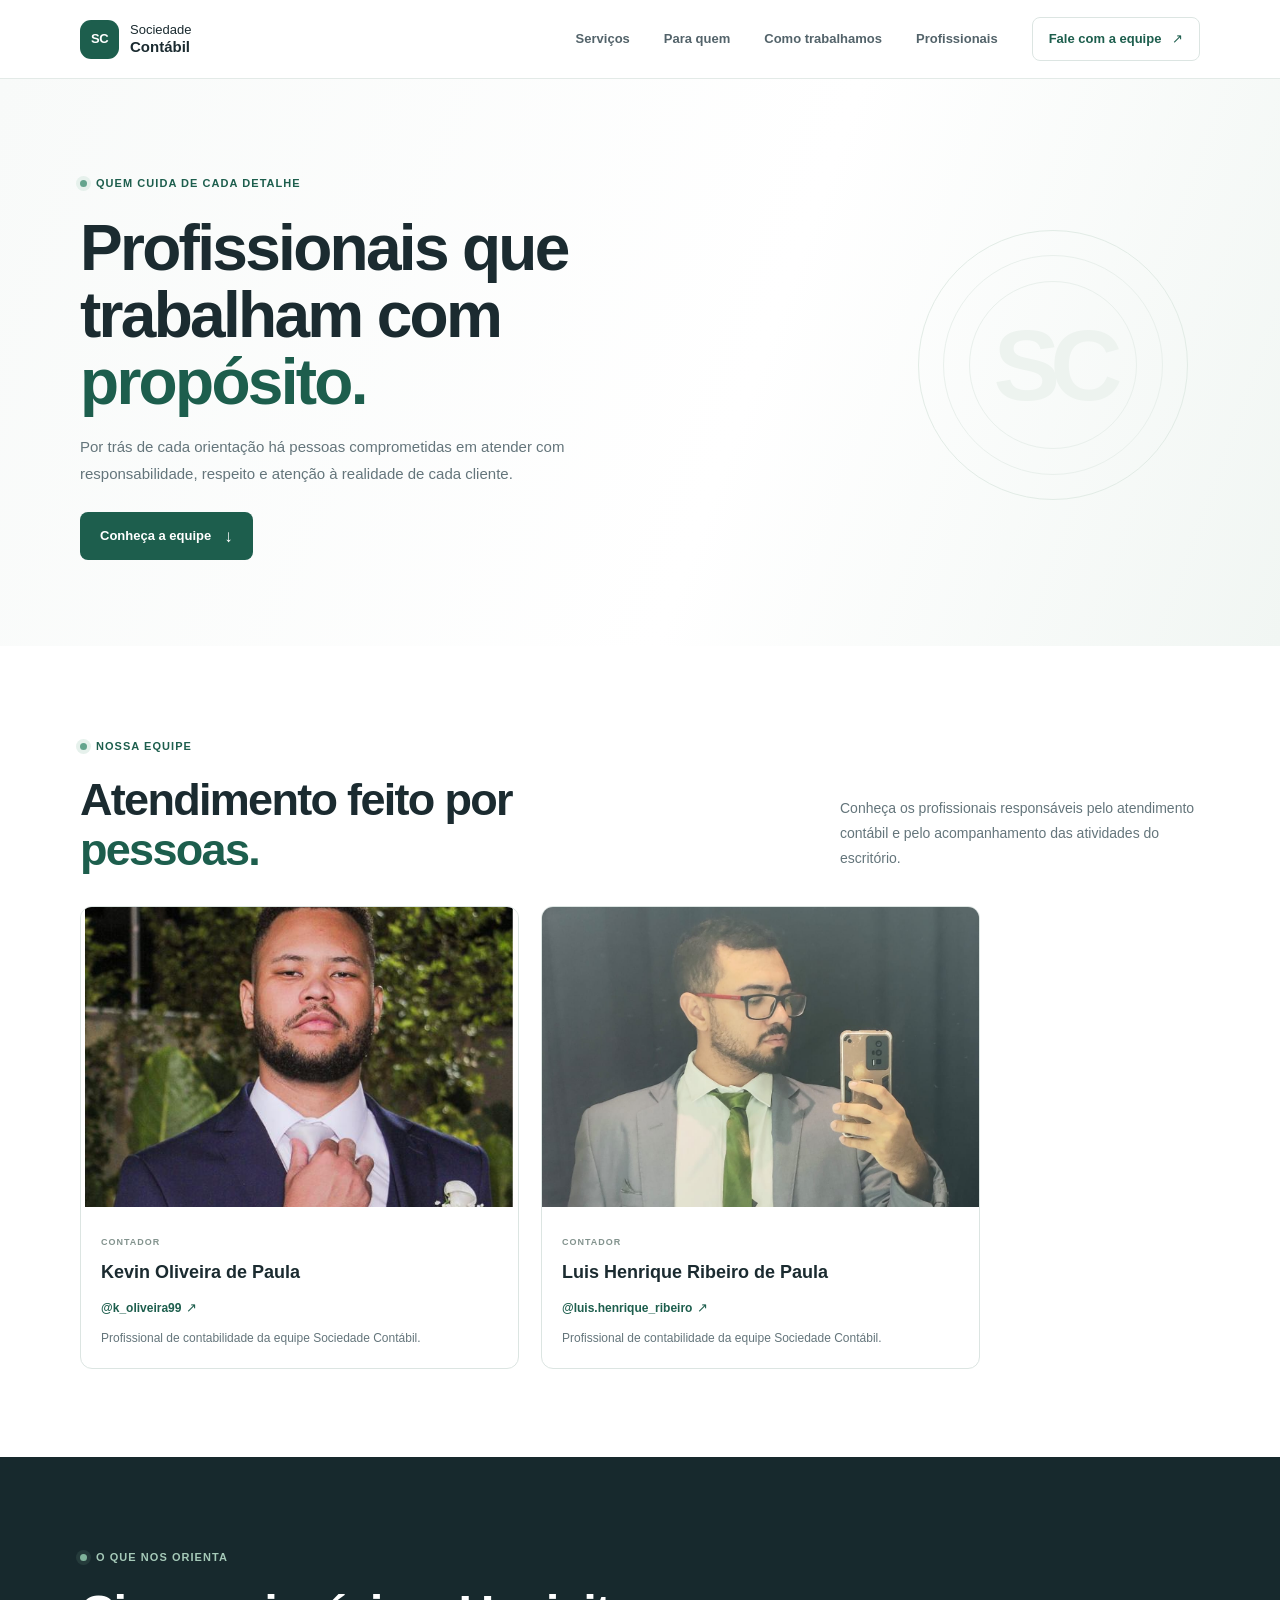
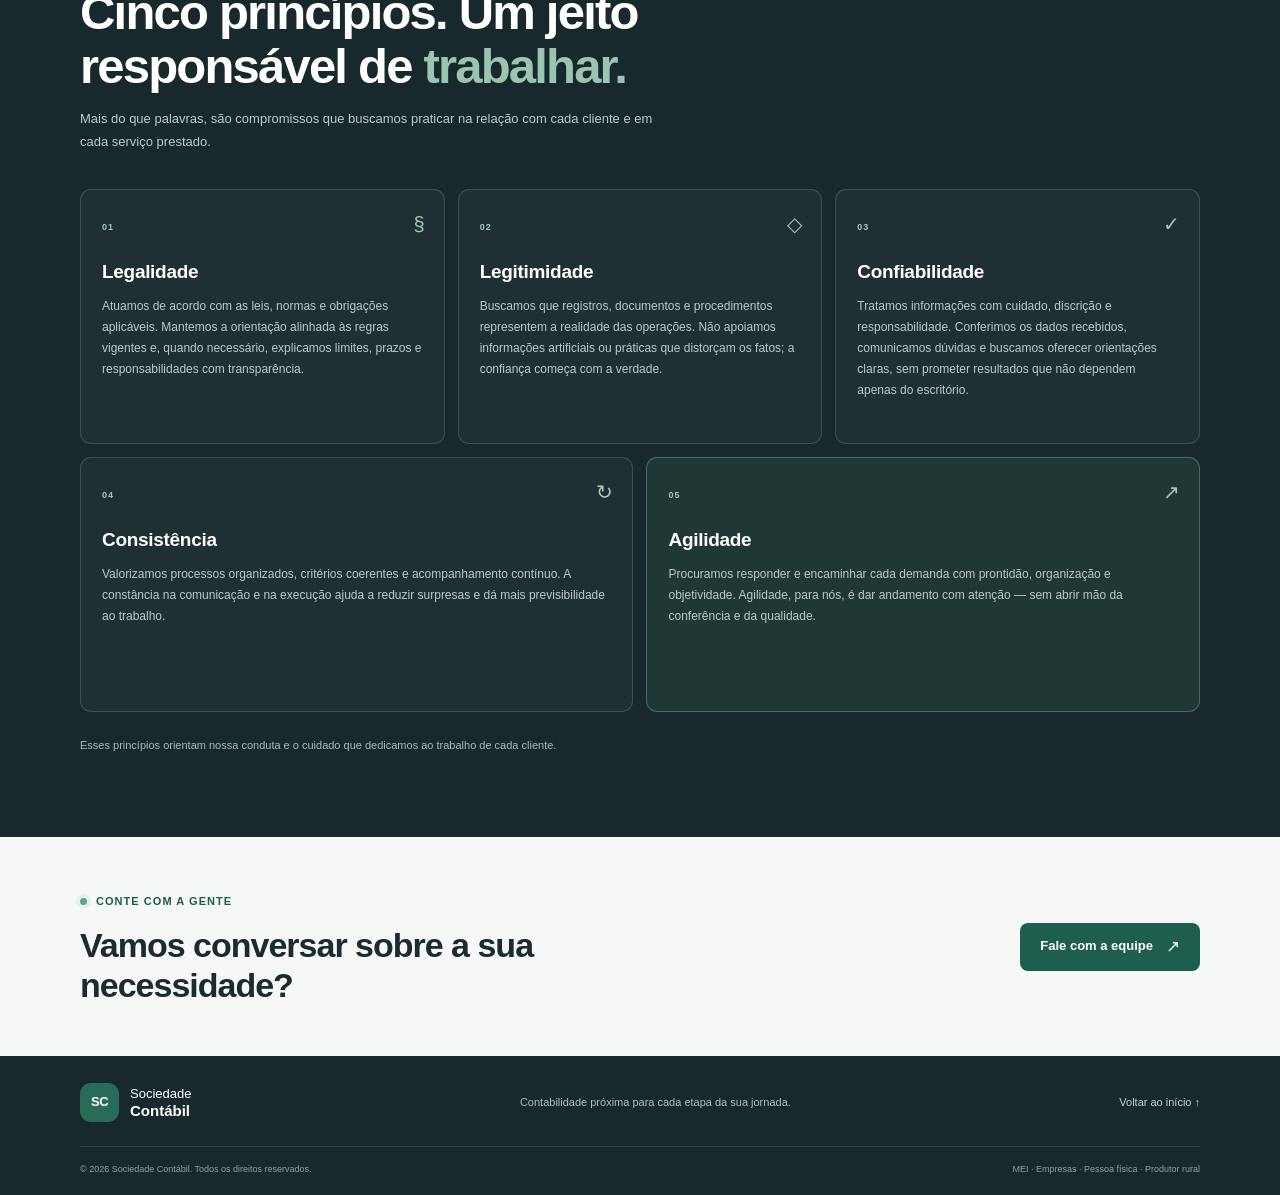
==== profissionais.html @ 2883ea66 "Publish site files" ====
<!doctype html>
<html lang="pt-BR">
<head>
  <meta charset="utf-8">
  <meta name="viewport" content="width=device-width, initial-scale=1">
  <meta name="theme-color" content="#17292d">
  <meta name="description" content="Conheça os profissionais e os princípios que orientam o trabalho da Sociedade Contábil.">
  <title>Profissionais | Sociedade Contábil</title>
  <link rel="stylesheet" href="styles.css">
  <script src="script.js" defer></script>
</head>
<body class="professionals-page" id="top">
  <header class="site-header">
    <div class="container header-inner">
      <a class="brand" href="index.html" aria-label="Sociedade Contábil — início">
        <span class="brand-mark" aria-hidden="true">SC</span>
        <span class="brand-name">Sociedade <strong>Contábil</strong></span>
      </a>
      <button class="menu-toggle" type="button" aria-label="Abrir menu" aria-expanded="false" aria-controls="main-nav">
        <span></span><span></span><span></span>
      </button>
      <nav class="main-nav" id="main-nav" aria-label="Navegação principal">
        <a href="index.html#servicos">Serviços</a>
        <a href="index.html#publico">Para quem</a>
        <a href="index.html#sobre">Como trabalhamos</a>
        <a href="profissionais.html" aria-current="page">Profissionais</a>
        <a class="nav-cta" href="index.html#contato">Fale com a equipe <span aria-hidden="true">↗</span></a>
      </nav>
    </div>
  </header>

  <main>
    <section class="professionals-hero">
      <div class="container professionals-hero-inner">
        <span class="eyebrow"><span class="eyebrow-dot"></span> Quem cuida de cada detalhe</span>
        <h1>Profissionais que trabalham com <span>propósito.</span></h1>
        <p>Por trás de cada orientação há pessoas comprometidas em atender com responsabilidade, respeito e atenção à realidade de cada cliente.</p>
        <a class="button button-primary" href="#equipe">Conheça a equipe <span aria-hidden="true">↓</span></a>
        <div class="professionals-hero-mark" aria-hidden="true"><span>SC</span></div>
      </div>
    </section>

    <section class="section team-section" id="equipe">
      <div class="container">
        <div class="section-heading team-heading">
          <div><span class="eyebrow"><span class="eyebrow-dot"></span> Nossa equipe</span><h2>Atendimento feito por <span>pessoas.</span></h2></div>
          <p>Conheça os profissionais responsáveis pelo atendimento contábil e pelo acompanhamento das atividades do escritório.</p>
        </div>
        <div class="team-grid" aria-label="Profissionais da Sociedade Contábil">
          <article class="team-card">
            <img class="team-photo" src="FOTO%20kEVIN.png" alt="Kevin Oliveira de Paula, contador">
            <div class="team-card-copy"><span class="team-role">CONTADOR</span><h3>Kevin Oliveira de Paula</h3><a class="team-social" href="https://www.instagram.com/k_oliveira99/" target="_blank" rel="noopener noreferrer">@k_oliveira99 <span aria-hidden="true">↗</span></a><p>Profissional de contabilidade da equipe Sociedade Contábil.</p></div>
          </article>
          <article class="team-card">
            <img class="team-photo" src="FOTO%20LUIS.jpeg" alt="Luis Henrique Ribeiro de Paula, contador">
            <div class="team-card-copy"><span class="team-role">CONTADOR</span><h3>Luis Henrique Ribeiro de Paula</h3><a class="team-social" href="https://www.instagram.com/luis.henrique_ribeiro/" target="_blank" rel="noopener noreferrer">@luis.henrique_ribeiro <span aria-hidden="true">↗</span></a><p>Profissional de contabilidade da equipe Sociedade Contábil.</p></div>
          </article>
        </div>
      </div>
    </section>

    <section class="principles-section section" id="principios">
      <div class="container">
        <div class="principles-heading">
          <span class="eyebrow eyebrow-light"><span class="eyebrow-dot"></span> O que nos orienta</span>
          <h2>Cinco princípios. Um jeito responsável de <span>trabalhar.</span></h2>
          <p>Mais do que palavras, são compromissos que buscamos praticar na relação com cada cliente e em cada serviço prestado.</p>
        </div>
        <div class="principles-grid">
          <article class="principle-card">
            <span class="principle-number">01</span><span class="principle-symbol" aria-hidden="true">§</span>
            <h3>Legalidade</h3>
            <p>Atuamos de acordo com as leis, normas e obrigações aplicáveis. Mantemos a orientação alinhada às regras vigentes e, quando necessário, explicamos limites, prazos e responsabilidades com transparência.</p>
          </article>
          <article class="principle-card">
            <span class="principle-number">02</span><span class="principle-symbol" aria-hidden="true">◇</span>
            <h3>Legitimidade</h3>
            <p>Buscamos que registros, documentos e procedimentos representem a realidade das operações. Não apoiamos informações artificiais ou práticas que distorçam os fatos; a confiança começa com a verdade.</p>
          </article>
          <article class="principle-card">
            <span class="principle-number">03</span><span class="principle-symbol" aria-hidden="true">✓</span>
            <h3>Confiabilidade</h3>
            <p>Tratamos informações com cuidado, discrição e responsabilidade. Conferimos os dados recebidos, comunicamos dúvidas e buscamos oferecer orientações claras, sem prometer resultados que não dependem apenas do escritório.</p>
          </article>
          <article class="principle-card">
            <span class="principle-number">04</span><span class="principle-symbol" aria-hidden="true">↻</span>
            <h3>Consistência</h3>
            <p>Valorizamos processos organizados, critérios coerentes e acompanhamento contínuo. A constância na comunicação e na execução ajuda a reduzir surpresas e dá mais previsibilidade ao trabalho.</p>
          </article>
          <article class="principle-card principle-card-featured">
            <span class="principle-number">05</span><span class="principle-symbol" aria-hidden="true">↗</span>
            <h3>Agilidade</h3>
            <p>Procuramos responder e encaminhar cada demanda com prontidão, organização e objetividade. Agilidade, para nós, é dar andamento com atenção — sem abrir mão da conferência e da qualidade.</p>
          </article>
        </div>
        <p class="principles-close">Esses princípios orientam nossa conduta e o cuidado que dedicamos ao trabalho de cada cliente.</p>
      </div>
    </section>

    <section class="professionals-contact">
      <div class="container professionals-contact-inner">
        <div><span class="eyebrow"><span class="eyebrow-dot"></span> Conte com a gente</span><h2>Vamos conversar sobre a sua necessidade?</h2></div>
        <a class="button button-primary" href="index.html#contato">Fale com a equipe <span aria-hidden="true">↗</span></a>
      </div>
    </section>
  </main>

  <footer class="site-footer">
    <div class="container footer-inner">
      <a class="brand footer-brand" href="index.html"><span class="brand-mark" aria-hidden="true">SC</span><span class="brand-name">Sociedade <strong>Contábil</strong></span></a>
      <p>Contabilidade próxima para cada etapa da sua jornada.</p>
      <a class="back-top" href="#top">Voltar ao início ↑</a>
    </div>
    <div class="container footer-bottom"><span>© <span id="current-year"></span> Sociedade Contábil. Todos os direitos reservados.</span><span>MEI · Empresas · Pessoa física · Produtor rural</span></div>
  </footer>
</body>
</html>
---- styles.css ----
:root {
  color-scheme: light;
  --ink: #1b2b30;
  --muted: #64757b;
  --green: #1d5e4d;
  --green-dark: #174b3e;
  --mint: #e7f2ed;
  --paper: #f3f6f5;
  --line: #dce5e2;
  --white: #fff;
  --navy: #17292d;
  --sand: #f4eddd;
  --blue: #e7eef1;
  font-family: Inter, "Segoe UI", Arial, sans-serif;
  font-synthesis: none;
  text-rendering: optimizeLegibility;
  -webkit-font-smoothing: antialiased;
  -moz-osx-font-smoothing: grayscale;
  scroll-behavior: smooth;
}

* { box-sizing: border-box; }
body { margin: 0; color: var(--ink); background: var(--white); line-height: 1.6; }
a { color: inherit; text-decoration: none; }
button, input, select, textarea { font: inherit; }
button, a, input, select, textarea { -webkit-tap-highlight-color: transparent; }
.container { width: min(1120px, calc(100% - 48px)); margin-inline: auto; }
.section { padding: 100px 0; }

.site-header { position: sticky; z-index: 20; top: 0; background: rgba(255,255,255,.96); border-bottom: 1px solid rgba(220,229,226,.8); backdrop-filter: blur(14px); }
.header-inner { min-height: 78px; display: flex; align-items: center; justify-content: space-between; gap: 30px; }
.brand { display: inline-flex; align-items: center; gap: 11px; flex-shrink: 0; }
.brand-mark { width: 39px; height: 39px; display: grid; place-items: center; border-radius: 11px; background: var(--green); color: var(--white); font-size: 13px; font-weight: 750; letter-spacing: -.5px; }
.brand-name { display: grid; font-size: 13px; line-height: 1.15; color: var(--ink); }
.brand-name strong { font-size: 15px; }
.main-nav { display: flex; align-items: center; gap: 34px; color: #53636a; font-size: 13px; font-weight: 600; }
.main-nav > a:not(.nav-cta):hover, .text-link:hover, .card-link:hover { color: var(--green); }
.nav-cta { padding: 11px 16px; border: 1px solid var(--line); border-radius: 8px; color: var(--green); transition: .2s ease; }
.nav-cta:hover { background: var(--green); border-color: var(--green); color: var(--white); }
.nav-cta span { padding-left: 7px; }
.menu-toggle { display: none; }

.hero { overflow: hidden; padding: 78px 0 90px; background: linear-gradient(110deg, #f8faf9 0%, #fff 58%, #f5f8f6 100%); }
.hero-grid { display: grid; grid-template-columns: 1.04fr .96fr; align-items: center; gap: 68px; }
.hero-copy { padding: 8px 0; }
.eyebrow { display: inline-flex; align-items: center; gap: 9px; color: var(--green); font-size: 11px; font-weight: 750; letter-spacing: 1.05px; text-transform: uppercase; }
.eyebrow-dot { width: 7px; height: 7px; border-radius: 50%; background: #64a48d; box-shadow: 0 0 0 4px #e6f1ec; }
h1, h2, h3, p { margin-top: 0; }
.hero h1 { max-width: 590px; margin: 20px 0 18px; font-size: clamp(42px, 5vw, 61px); line-height: 1.07; letter-spacing: -2.7px; font-weight: 700; }
.hero h1 span, .section-heading h2 span, .contact-copy h2 span { color: var(--green); }
.hero-text { max-width: 500px; margin-bottom: 27px; color: var(--muted); font-size: 16px; line-height: 1.8; }
.hero-actions { display: flex; align-items: center; gap: 25px; flex-wrap: wrap; }
.button { min-height: 48px; display: inline-flex; align-items: center; justify-content: center; gap: 13px; padding: 0 19px; border: 1px solid transparent; border-radius: 8px; font-size: 13px; font-weight: 700; cursor: pointer; transition: transform .18s ease, background .18s ease; }
.button:hover { transform: translateY(-2px); }
.button-primary { color: var(--white); background: var(--green); }
.button-primary:hover { background: var(--green-dark); }
.button span { font-size: 17px; }
.text-link { color: #566a70; font-size: 13px; font-weight: 650; }
.text-link span { padding-left: 5px; color: var(--green); }
.hero-proof { display: flex; align-items: center; gap: 10px; margin-top: 38px; color: #6a797e; font-size: 12px; }
.hero-proof p { margin: 0; }
.proof-icon { width: 22px; height: 22px; display: grid; place-items: center; flex: 0 0 22px; border-radius: 50%; color: var(--green); background: var(--mint); font-weight: 800; }

.hero-visual { position: relative; min-height: 420px; display: flex; flex-direction: column; align-items: center; justify-content: center; gap: 12px; }
.visual-glow { position: absolute; width: 380px; height: 380px; border-radius: 50%; background: radial-gradient(circle, #e3eee8 0%, rgba(231,241,236,.56) 45%, rgba(245,248,246,0) 72%); }
.accounting-card { position: relative; z-index: 1; width: min(100%, 418px); padding: 23px 24px 18px; border: 1px solid #e4eae7; border-radius: 14px; background: rgba(255,255,255,.96); box-shadow: 0 24px 65px rgba(27,51,43,.11); }
.card-topline { display: flex; align-items: center; justify-content: space-between; gap: 8px; padding-bottom: 18px; border-bottom: 1px solid #edf1ef; }
.mini-brand { display: inline-flex; align-items: center; gap: 7px; color: #67777b; font-size: 10px; font-weight: 600; }
.mini-mark { width: 23px; height: 23px; display: grid; place-items: center; border-radius: 7px; background: var(--green); color: white; font-size: 8px; font-weight: 800; }
.status-pill { display: inline-flex; align-items: center; gap: 5px; padding: 5px 8px; border-radius: 20px; color: #42735f; background: #eff7f2; font-size: 9px; white-space: nowrap; }
.status-pill span, .footer-dot { width: 6px; height: 6px; border-radius: 50%; background: #55a47c; }
.card-heading { display: flex; align-items: center; justify-content: space-between; padding: 21px 0 12px; }
.mini-label { color: #869398; font-size: 8px; font-weight: 750; letter-spacing: 1.15px; }
.card-heading h2 { max-width: 275px; margin: 5px 0 0; font-size: 20px; line-height: 1.25; letter-spacing: -.5px; }
.heading-icon { width: 36px; height: 36px; display: grid; place-items: center; border-radius: 11px; color: var(--green); background: #edf5f0; font-size: 19px; }
.service-preview { display: flex; align-items: center; gap: 11px; padding: 12px 0; border-top: 1px solid #f0f3f1; }
.preview-icon { width: 35px; height: 35px; display: grid; place-items: center; flex: 0 0 35px; border-radius: 10px; font-size: 9px; font-weight: 750; }
.preview-green { color: var(--green); background: #e7f2ed; }
.preview-sand { color: #9a7a3d; background: var(--sand); }
.preview-blue { color: #526d7a; background: var(--blue); }
.service-preview > div:nth-child(2) { display: grid; gap: 2px; }
.service-preview strong { font-size: 12px; }
.service-preview div span { color: #849196; font-size: 10px; }
.preview-arrow { margin-left: auto; color: #8fa19b; font-size: 14px; }
.card-footer { display: flex; align-items: center; gap: 7px; padding-top: 13px; border-top: 1px solid #edf1ef; color: #879398; font-size: 9px; }
.footer-spark { margin-left: auto; color: #8eae9d; font-size: 14px; }
.visual-caption { position: relative; align-self: flex-start; color: #a0aca8; font-size: 8px; font-weight: 700; letter-spacing: 1.2px; }

.audience-strip { border-block: 1px solid var(--line); background: var(--white); }
.audience-inner { min-height: 80px; display: flex; align-items: center; justify-content: space-between; gap: 18px; }
.audience-label { color: #8b999d; font-size: 11px; font-weight: 700; text-transform: uppercase; letter-spacing: .8px; }
.audience-item { display: inline-flex; align-items: center; gap: 7px; color: #4a5d62; font-size: 12px; font-weight: 650; white-space: nowrap; }
.audience-check { color: var(--green); font-size: 13px; font-weight: 800; }

.services-section { padding-top: 104px; padding-bottom: 108px; }
.section-heading { display: flex; align-items: end; justify-content: space-between; gap: 40px; margin-bottom: 37px; }
.section-heading h2, .contact-copy h2 { margin: 17px 0 0; font-size: clamp(34px, 4vw, 45px); line-height: 1.12; letter-spacing: -1.7px; }
.section-heading > p { max-width: 360px; margin: 0 0 4px; color: var(--muted); font-size: 14px; line-height: 1.8; }
.services-grid { display: grid; grid-template-columns: repeat(4, 1fr); gap: 15px; }
.service-card { min-height: 272px; padding: 22px 20px 20px; border: 1px solid var(--line); border-radius: 11px; background: white; transition: transform .2s ease, box-shadow .2s ease; }
.service-card:hover { transform: translateY(-4px); box-shadow: 0 16px 30px rgba(28,57,47,.08); }
.service-card-top { display: flex; align-items: center; justify-content: space-between; margin-bottom: 24px; }
.service-number { color: #869499; font-size: 9px; font-weight: 750; letter-spacing: .8px; }
.service-icon { width: 37px; height: 37px; display: grid; place-items: center; border-radius: 10px; color: var(--green); background: var(--mint); font-size: 17px; }
.icon-sand { color: #9c7d43; background: var(--sand); }
.icon-blue { color: #57717d; background: var(--blue); }
.icon-light { color: white; background: rgba(255,255,255,.15); }
.service-card h3 { margin: 0 0 10px; font-size: 16px; line-height: 1.35; letter-spacing: -.25px; }
.service-card p { margin-bottom: 15px; color: var(--muted); font-size: 12px; line-height: 1.65; }
.tag-list { display: flex; flex-wrap: wrap; gap: 5px; }
.tag-list span { padding: 4px 7px; border: 1px solid #e5ece8; border-radius: 20px; color: #61736f; font-size: 9px; }
.service-highlight { display: inline-flex; align-items: center; gap: 7px; color: var(--green); font-size: 11px; font-weight: 700; }
.highlight-dot { width: 6px; height: 6px; border-radius: 50%; background: #67a48b; }
.service-card-featured { border-color: var(--green); color: white; background: var(--green); }
.service-card-featured .service-number { color: #bdd4ca; }
.service-card-featured p { color: #d0dfd8; }
.card-link { display: inline-flex; align-items: center; gap: 8px; color: white; font-size: 11px; font-weight: 700; }
.card-link:hover { color: #d8eee4; }

.about-section { padding: 82px 0; overflow: hidden; color: white; background: var(--navy); }
.about-grid { display: grid; grid-template-columns: .9fr 1.1fr; align-items: center; gap: 90px; }
.about-art { position: relative; min-height: 330px; display: grid; place-items: center; }
.art-orbit { position: absolute; width: 290px; height: 290px; border: 1px solid rgba(185,218,201,.19); border-radius: 50%; }
.orbit-two { width: 215px; height: 215px; border-color: rgba(185,218,201,.28); }
.art-center { position: relative; width: 145px; height: 145px; display: flex; flex-direction: column; align-items: center; justify-content: center; gap: 12px; border: 1px solid rgba(185,218,201,.35); border-radius: 50%; background: rgba(54,91,75,.22); text-align: center; color: #c3d7cc; font-size: 8px; font-weight: 700; letter-spacing: 1px; line-height: 1.6; }
.art-mark { color: #fff; font-size: 30px; font-weight: 750; letter-spacing: -2px; }
.art-label { position: absolute; padding: 7px 11px; border: 1px solid rgba(196,221,207,.23); border-radius: 30px; color: #c0d3ca; background: #20363a; font-size: 8px; font-weight: 700; letter-spacing: 1px; }
.label-one { top: 33px; left: 50%; transform: translateX(-50%); }
.label-two { right: 0; top: 50%; transform: translateY(-50%); }
.label-three { bottom: 36px; left: 50%; transform: translateX(-50%); }
.eyebrow-light { color: #a5c9b8; }
.eyebrow-light .eyebrow-dot { background: #80b49b; box-shadow: 0 0 0 4px rgba(128,180,155,.13); }
.about-copy h2 { max-width: 560px; margin: 17px 0; font-size: clamp(34px, 4vw, 47px); line-height: 1.12; letter-spacing: -1.8px; }
.about-copy h2 span { color: #9ac5af; }
.about-copy p { max-width: 510px; margin-bottom: 25px; color: #bdc9c7; font-size: 14px; line-height: 1.8; }
.button-light { color: var(--navy); background: white; }
.button-light:hover { background: #e7f2ed; }

.contact-section { padding: 100px 0; background: #f5f8f6; }
.contact-grid { display: grid; grid-template-columns: 1fr .78fr; align-items: center; gap: 80px; }
.contact-copy { padding-top: 18px; }
.contact-copy h2 { max-width: 490px; }
.contact-copy > p { max-width: 440px; margin: 20px 0 25px; color: var(--muted); font-size: 14px; line-height: 1.8; }
.contact-assurance { display: flex; align-items: start; gap: 9px; color: #60736c; font-size: 12px; }
.contact-assurance span { color: var(--green); font-weight: 800; }
.social-contact-list { display: grid; gap: 12px; }
.social-contact-card { display: flex; align-items: center; gap: 15px; padding: 18px; border: 1px solid var(--line); border-radius: 11px; background: white; box-shadow: 0 12px 35px rgba(30,57,48,.04); transition: transform .18s ease, box-shadow .18s ease, border-color .18s ease; }
.social-contact-card:hover { transform: translateY(-3px); border-color: #b6d0c3; box-shadow: 0 16px 35px rgba(30,57,48,.09); }
.social-icon { width: 46px; height: 46px; display: grid; place-items: center; flex: 0 0 46px; border-radius: 12px; color: white; background: #238a61; }
.social-icon svg { width: 25px; height: 25px; }
.instagram-card .social-icon { background: linear-gradient(135deg, #7553c8, #d74779 58%, #f0a24b); }
.social-contact-text { display: grid; gap: 1px; }
.social-label { color: #83918f; font-size: 8px; font-weight: 750; letter-spacing: 1px; }
.social-contact-text strong { color: var(--ink); font-size: 17px; line-height: 1.35; }
.social-detail { color: #687a7e; font-size: 12px; }
.social-arrow { margin-left: auto; color: var(--green); font-size: 19px; }

.site-footer { padding: 27px 0 0; color: #d5e0dc; background: var(--navy); }
.footer-inner { display: flex; align-items: center; justify-content: space-between; gap: 20px; padding-bottom: 24px; }
.footer-brand .brand-name { color: white; }
.footer-brand .brand-mark { background: #286c57; }
.footer-inner > p { margin: 0; color: #aebebb; font-size: 11px; }
.back-top { color: #c5d3ce; font-size: 11px; }
.back-top:hover { color: white; }
.footer-bottom { display: flex; justify-content: space-between; gap: 18px; padding: 15px 0 18px; border-top: 1px solid rgba(219,232,225,.13); color: #91a29e; font-size: 9px; }

/* Página de profissionais e princípios */
.professionals-hero { position: relative; overflow: hidden; padding: 90px 0 86px; background: linear-gradient(110deg, #f8faf9 0%, #fff 58%, #f1f6f3 100%); }
.professionals-hero-inner { position: relative; }
.professionals-hero h1 { position: relative; z-index: 1; max-width: 720px; margin: 20px 0 17px; font-size: clamp(43px, 5.5vw, 64px); line-height: 1.05; letter-spacing: -2.7px; }
.professionals-hero h1 span { color: var(--green); }
.professionals-hero p { position: relative; z-index: 1; max-width: 560px; margin-bottom: 25px; color: var(--muted); font-size: 15px; line-height: 1.8; }
.professionals-hero .button { position: relative; z-index: 1; }
.professionals-hero-mark { position: absolute; top: 50%; right: 12px; width: 270px; height: 270px; display: grid; place-items: center; transform: translateY(-50%); border: 1px solid #e2ece6; border-radius: 50%; color: #edf3ef; font-size: 100px; font-weight: 750; letter-spacing: -10px; }
.professionals-hero-mark::before, .professionals-hero-mark::after { position: absolute; content: ""; border: 1px solid #e9f0ec; border-radius: 50%; }
.professionals-hero-mark::before { inset: 24px; }
.professionals-hero-mark::after { inset: 50px; }
.team-section { padding-top: 86px; padding-bottom: 88px; }
.team-heading { margin-bottom: 30px; }
.team-heading h2 { max-width: 540px; }
.team-grid { display: grid; grid-template-columns: repeat(2, minmax(0, 1fr)); gap: 22px; max-width: 900px; }
.team-card { overflow: hidden; border: 1px solid var(--line); border-radius: 12px; background: white; }
.team-photo-placeholder { position: relative; min-height: 230px; display: grid; place-items: center; overflow: hidden; background: linear-gradient(145deg, #edf4f0, #e5eeea); }
.team-photo { width: 100%; height: 300px; display: block; object-fit: cover; object-position: center 18%; background: #edf4f0; }
.team-photo-placeholder::before, .team-photo-placeholder::after { position: absolute; width: 190px; height: 190px; content: ""; border: 1px solid rgba(29,94,77,.12); border-radius: 50%; }
.team-photo-placeholder::after { width: 135px; height: 135px; }
.placeholder-initials { position: relative; z-index: 1; width: 82px; height: 82px; display: grid; place-items: center; border: 1px solid rgba(29,94,77,.15); border-radius: 50%; color: #75a28f; background: rgba(255,255,255,.55); font-size: 29px; font-weight: 500; }
.photo-caption { position: absolute; right: 13px; bottom: 12px; color: #7d9690; font-size: 8px; font-weight: 750; letter-spacing: 1px; }
.team-card-copy { padding: 20px; }
.team-role { color: #83938e; font-size: 9px; font-weight: 750; letter-spacing: 1px; }
.team-card-copy h3 { margin: 6px 0 7px; font-size: 18px; }
.team-social { display: inline-flex; align-items: center; gap: 5px; margin-bottom: 9px; color: var(--green); font-size: 12px; font-weight: 650; }
.team-social:hover { color: var(--green-dark); text-decoration: underline; }
.team-social span { font-size: 13px; }
.team-card-copy p { margin: 0; color: var(--muted); font-size: 12px; line-height: 1.7; }
.team-note { margin: 16px 0 0; color: #879398; font-size: 10px; }
.principles-section { padding-top: 86px; padding-bottom: 82px; color: white; background: var(--navy); }
.principles-heading { max-width: 670px; margin-bottom: 36px; }
.principles-heading h2 { margin: 17px 0 13px; font-size: clamp(35px, 4.5vw, 49px); line-height: 1.1; letter-spacing: -1.8px; }
.principles-heading h2 span { color: #9ac5af; }
.principles-heading > p { max-width: 590px; margin: 0; color: #bdc9c7; font-size: 13px; line-height: 1.8; }
.principles-grid { display: grid; grid-template-columns: repeat(6, 1fr); gap: 13px; }
.principle-card { position: relative; grid-column: span 2; min-height: 255px; padding: 22px 21px; border: 1px solid rgba(196,221,207,.18); border-radius: 11px; background: rgba(255,255,255,.035); }
.principle-card:nth-child(4), .principle-card:nth-child(5) { grid-column: span 3; }
.principle-number { color: #a4c8b7; font-size: 9px; font-weight: 750; letter-spacing: 1px; }
.principle-symbol { position: absolute; top: 18px; right: 19px; color: #a4c8b7; font-size: 20px; }
.principle-card h3 { margin: 19px 0 9px; font-size: 19px; letter-spacing: -.3px; }
.principle-card p { margin: 0; color: #bdc9c7; font-size: 12px; line-height: 1.75; }
.principle-card-featured { border-color: rgba(154,197,175,.35); background: rgba(75,126,101,.18); }
.principles-close { margin: 25px 0 0; color: #a9bbb4; font-size: 11px; }
.professionals-contact { padding: 50px 0; background: #f5f8f6; }
.professionals-contact-inner { display: flex; align-items: center; justify-content: space-between; gap: 25px; }
.professionals-contact h2 { max-width: 550px; margin: 12px 0 0; font-size: clamp(25px, 3vw, 34px); line-height: 1.2; letter-spacing: -1px; }

@media (max-width: 980px) {
  .hero-grid { gap: 35px; }
  .hero h1 { font-size: clamp(40px, 5.3vw, 54px); }
  .main-nav { gap: 20px; }
  .services-grid { grid-template-columns: repeat(2, 1fr); }
  .service-card { min-height: 245px; }
  .audience-inner { justify-content: flex-start; flex-wrap: wrap; padding-block: 18px; }
  .audience-label { width: 100%; }
  .about-grid { gap: 50px; }
  .contact-grid { gap: 50px; }
  .professionals-hero-mark { right: 0; width: 210px; height: 210px; font-size: 78px; }
  .principle-card { min-height: 275px; }
}
@media (max-width: 700px) {
  .container { width: min(100% - 36px, 520px); }
  .section { padding: 72px 0; }
  .header-inner { min-height: 68px; }
  .menu-toggle { width: 40px; height: 40px; display: flex; flex-direction: column; align-items: center; justify-content: center; gap: 5px; border: 1px solid var(--line); border-radius: 8px; background: white; cursor: pointer; }
  .menu-toggle span { width: 17px; height: 2px; border-radius: 2px; background: var(--ink); transition: transform .2s ease; }
  .menu-toggle[aria-expanded="true"] span:first-child { transform: translateY(7px) rotate(45deg); }
  .menu-toggle[aria-expanded="true"] span:nth-child(2) { opacity: 0; }
  .menu-toggle[aria-expanded="true"] span:last-child { transform: translateY(-7px) rotate(-45deg); }
  .main-nav { position: absolute; top: 68px; right: 0; left: 0; display: none; align-items: stretch; gap: 0; padding: 10px 18px 17px; border-bottom: 1px solid var(--line); background: white; box-shadow: 0 14px 20px rgba(27,51,43,.06); }
  .main-nav.is-open { display: flex; flex-direction: column; }
  .main-nav > a:not(.nav-cta) { padding: 12px 4px; border-bottom: 1px solid #eef2f0; }
  .nav-cta { margin-top: 11px; text-align: center; }
  .hero { padding: 61px 0 67px; }
  .hero-grid { grid-template-columns: 1fr; gap: 30px; }
  .hero h1 { max-width: 550px; margin-top: 17px; font-size: clamp(40px, 11vw, 55px); letter-spacing: -2.1px; }
  .hero-text { font-size: 14px; }
  .hero-proof { margin-top: 27px; }
  .hero-visual { min-height: auto; margin: 0 -7px; }
  .accounting-card { width: min(100%, 410px); padding-inline: 18px; }
  .visual-caption { margin-left: 4px; font-size: 7px; }
  .audience-inner { gap: 12px 17px; }
  .audience-item { font-size: 11px; }
  .services-section { padding-top: 72px; }
  .section-heading { align-items: start; flex-direction: column; gap: 15px; margin-bottom: 25px; }
  .section-heading h2, .contact-copy h2 { font-size: 37px; }
  .section-heading > p { font-size: 13px; }
  .services-grid { grid-template-columns: 1fr; gap: 11px; }
  .service-card { min-height: auto; padding: 20px; }
  .service-card-top { margin-bottom: 15px; }
  .service-card p { max-width: 410px; }
  .about-section { padding: 65px 0 72px; }
  .about-grid { grid-template-columns: 1fr; gap: 24px; }
  .about-art { min-height: 260px; }
  .art-orbit { width: 240px; height: 240px; }
  .orbit-two { width: 180px; height: 180px; }
  .art-center { width: 125px; height: 125px; }
  .label-one { top: 11px; }
  .label-three { bottom: 13px; }
  .label-two { right: max(0px, calc((100% - 340px) / 2)); }
  .about-copy h2 { font-size: 37px; }
  .about-copy p { font-size: 13px; }
  .contact-section { padding: 72px 0; }
  .contact-grid { grid-template-columns: 1fr; gap: 25px; }
  .contact-copy { padding-top: 0; }
  .contact-copy > p { font-size: 13px; }
  .social-contact-list { gap: 10px; }
  .social-contact-card { padding: 15px; }
  .professionals-hero { padding: 67px 0 62px; }
  .professionals-hero h1 { max-width: 540px; font-size: clamp(40px, 10.5vw, 54px); letter-spacing: -2px; }
  .professionals-hero p { max-width: 470px; font-size: 14px; }
  .professionals-hero-mark { top: 12px; right: -40px; width: 150px; height: 150px; transform: none; font-size: 56px; opacity: .65; }
  .professionals-hero-mark::before { inset: 14px; }
  .professionals-hero-mark::after { inset: 29px; }
  .team-section { padding-top: 68px; padding-bottom: 68px; }
  .team-grid { grid-template-columns: 1fr; gap: 12px; }
  .team-photo { height: 300px; }
  .team-photo-placeholder { min-height: 210px; }
  .team-card-copy { padding: 17px; }
  .principles-section { padding-top: 68px; padding-bottom: 65px; }
  .principles-heading h2 { font-size: 37px; }
  .principles-grid { grid-template-columns: 1fr; gap: 10px; }
  .principle-card, .principle-card:nth-child(4), .principle-card:nth-child(5) { grid-column: auto; min-height: auto; padding: 20px; }
  .principle-card h3 { margin-top: 15px; }
  .professionals-contact { padding: 38px 0; }
  .professionals-contact-inner { align-items: flex-start; flex-direction: column; }
  .professionals-contact h2 { font-size: 29px; }
  .footer-inner { align-items: flex-start; flex-wrap: wrap; }
  .footer-inner > p { order: 3; width: 100%; }
  .footer-bottom { flex-direction: column; gap: 5px; }
}
@media (max-width: 380px) {
  .hero h1 { font-size: 38px; }
  .hero-actions { align-items: flex-start; flex-direction: column; gap: 15px; }
  .hero-visual { min-height: auto; }
  .card-topline { align-items: flex-start; flex-direction: column; }
  .audience-inner { gap: 10px 13px; }
}
@media (prefers-reduced-motion: reduce) {
  *, *::before, *::after { scroll-behavior: auto !important; transition-duration: .01ms !important; animation-duration: .01ms !important; animation-iteration-count: 1 !important; }
}
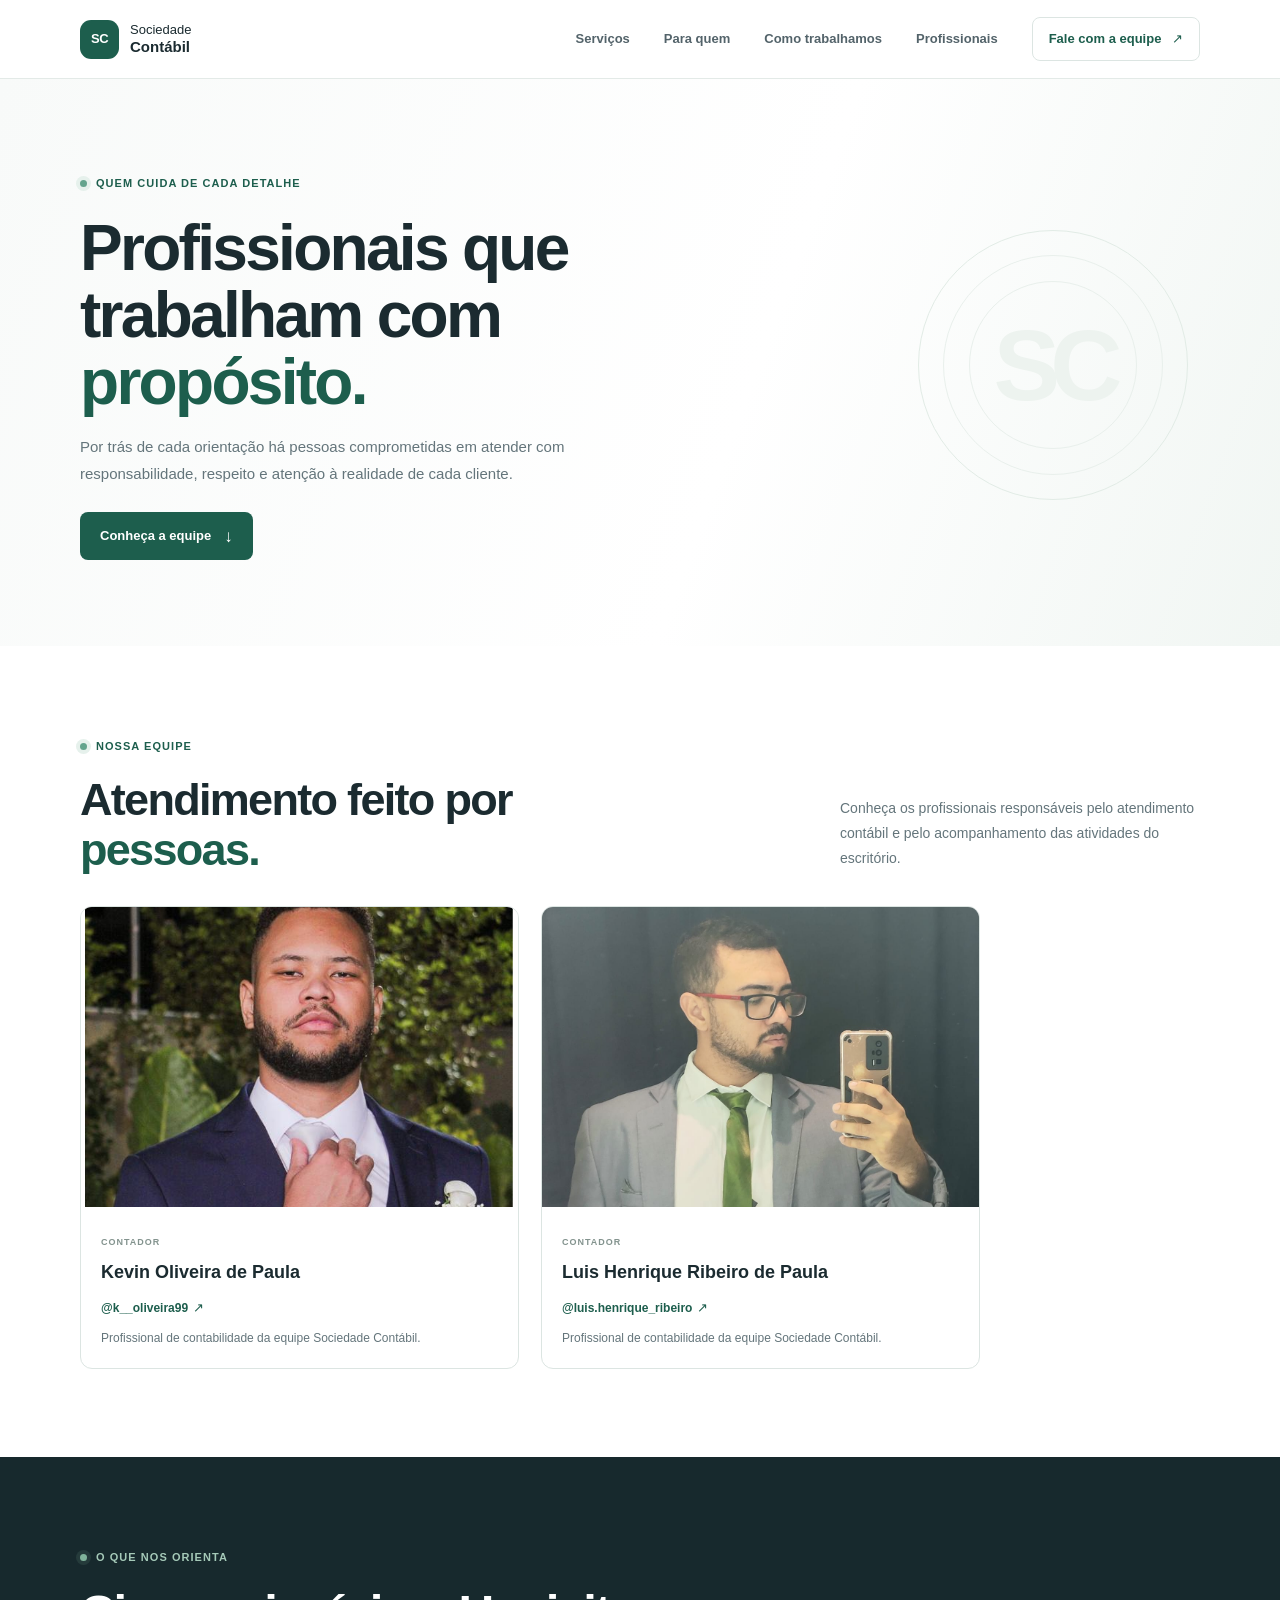
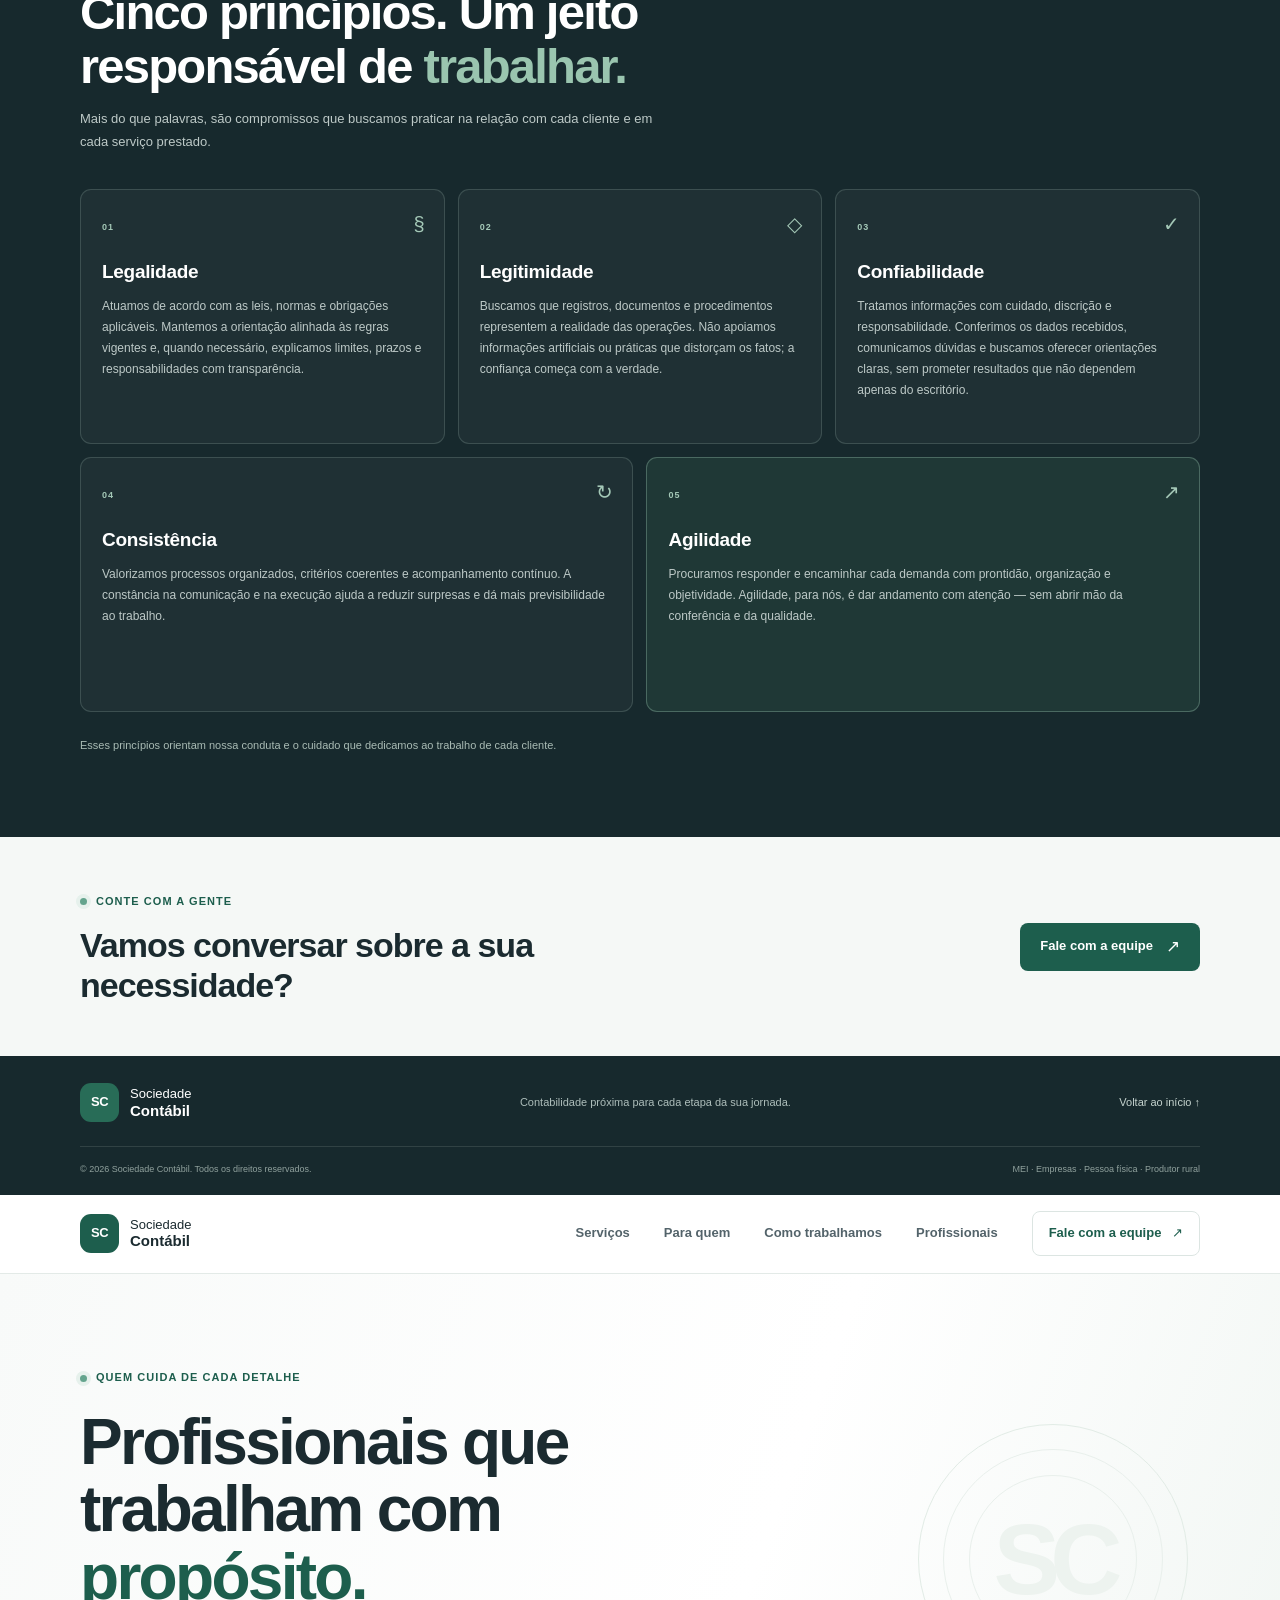
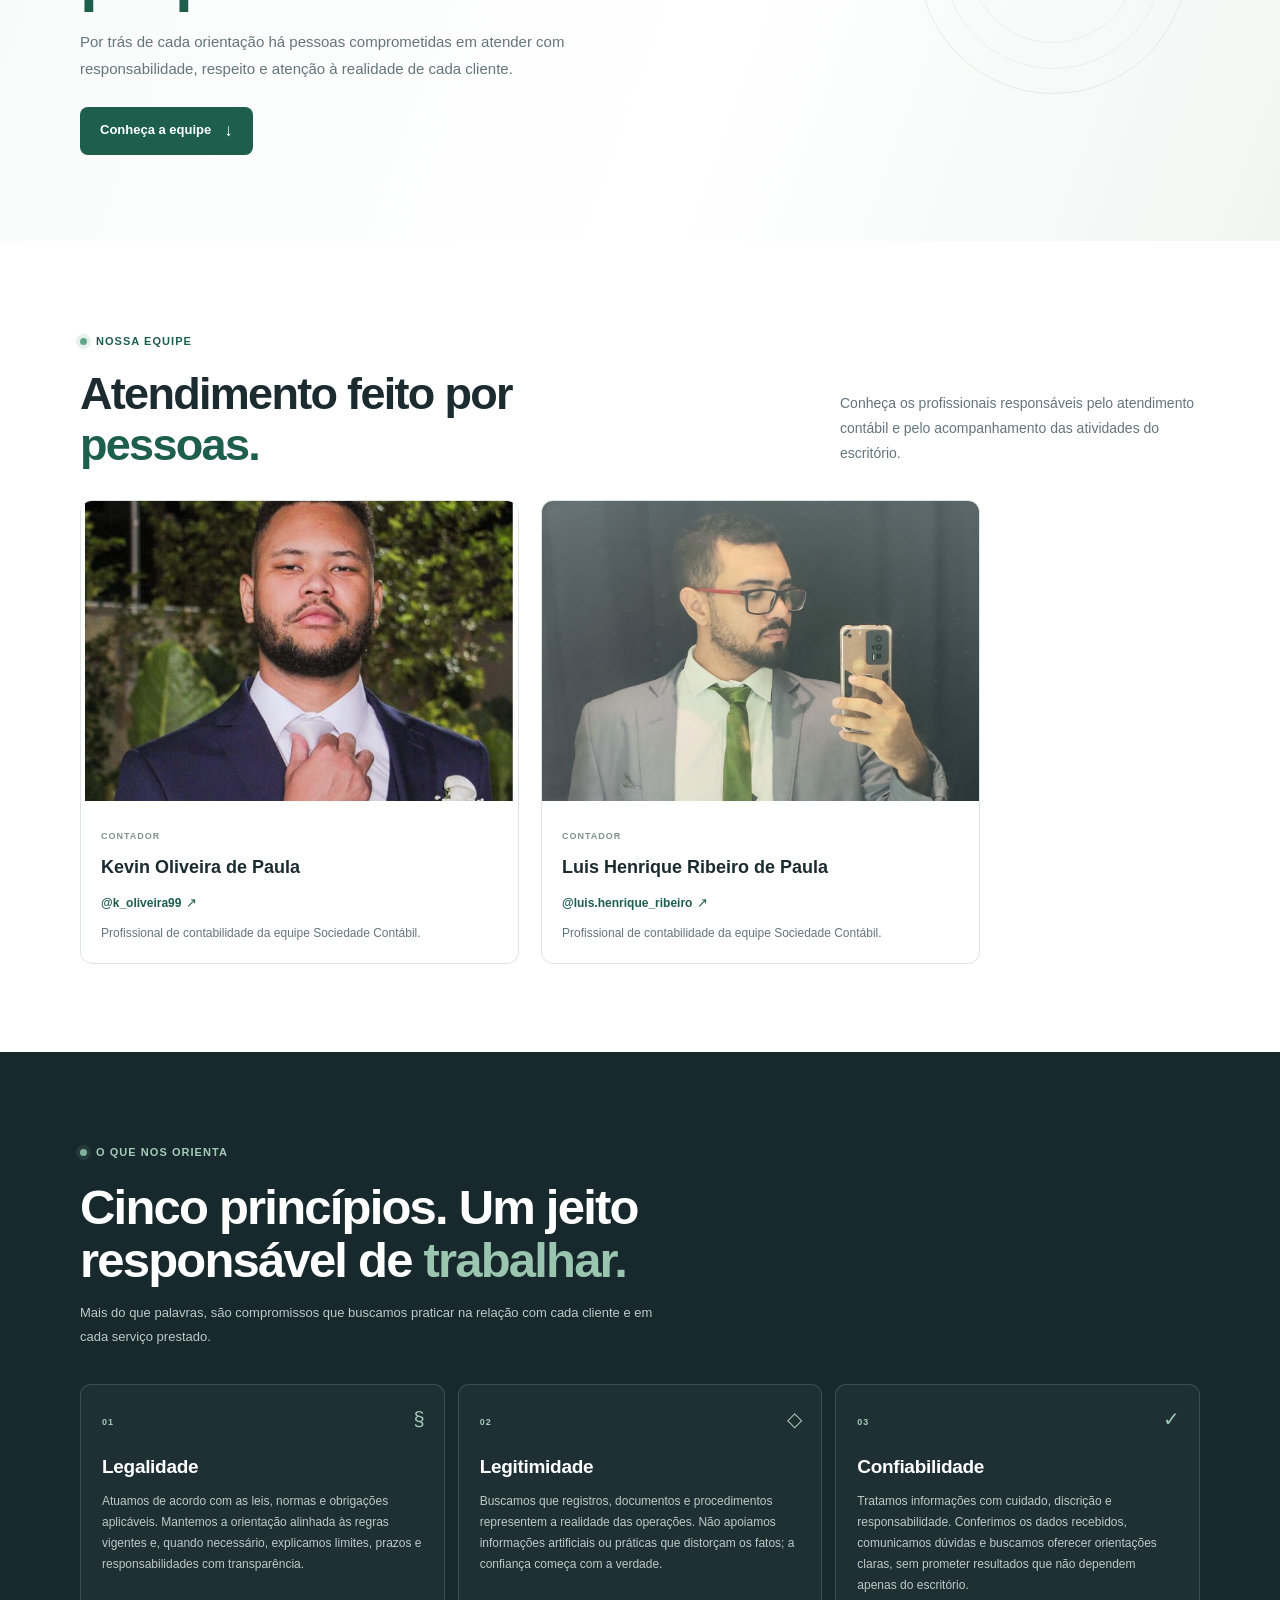
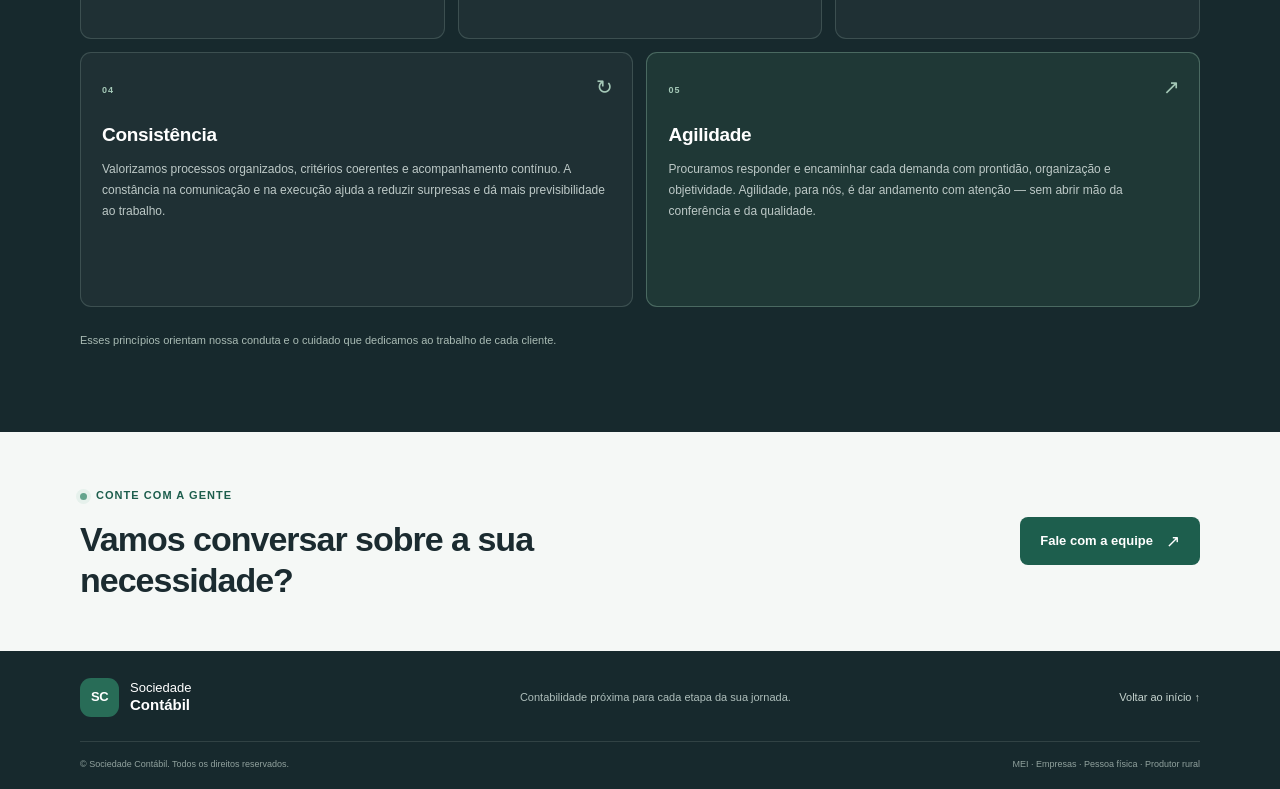
==== commit e805a835: "Update Kevin Instagram" ====
--- a/profissionais.html
+++ b/profissionais.html
@@ -49,7 +49,7 @@
         <div class="team-grid" aria-label="Profissionais da Sociedade Contábil">
           <article class="team-card">
             <img class="team-photo" src="FOTO%20kEVIN.png" alt="Kevin Oliveira de Paula, contador">
-            <div class="team-card-copy"><span class="team-role">CONTADOR</span><h3>Kevin Oliveira de Paula</h3><a class="team-social" href="https://www.instagram.com/k_oliveira99/" target="_blank" rel="noopener noreferrer">@k_oliveira99 <span aria-hidden="true">↗</span></a><p>Profissional de contabilidade da equipe Sociedade Contábil.</p></div>
+            <div class="team-card-copy"><span class="team-role">CONTADOR</span><h3>Kevin Oliveira de Paula</h3><a class="team-social" href="https://www.instagram.com/k__oliveira99/" target="_blank" rel="noopener noreferrer">@k__oliveira99 <span aria-hidden="true">↗</span></a><p>Profissional de contabilidade da equipe Sociedade Contábil.</p></div>
           </article>
           <article class="team-card">
             <img class="team-photo" src="FOTO%20LUIS.jpeg" alt="Luis Henrique Ribeiro de Paula, contador">
@@ -114,4 +114,120 @@
     <div class="container footer-bottom"><span>© <span id="current-year"></span> Sociedade Contábil. Todos os direitos reservados.</span><span>MEI · Empresas · Pessoa física · Produtor rural</span></div>
   </footer>
 </body>
+</html><!doctype html>
+<html lang="pt-BR">
+<head>
+  <meta charset="utf-8">
+  <meta name="viewport" content="width=device-width, initial-scale=1">
+  <meta name="theme-color" content="#17292d">
+  <meta name="description" content="Conheça os profissionais e os princípios que orientam o trabalho da Sociedade Contábil.">
+  <title>Profissionais | Sociedade Contábil</title>
+  <link rel="stylesheet" href="styles.css">
+  <script src="script.js" defer></script>
+</head>
+<body class="professionals-page" id="top">
+  <header class="site-header">
+    <div class="container header-inner">
+      <a class="brand" href="index.html" aria-label="Sociedade Contábil — início">
+        <span class="brand-mark" aria-hidden="true">SC</span>
+        <span class="brand-name">Sociedade <strong>Contábil</strong></span>
+      </a>
+      <button class="menu-toggle" type="button" aria-label="Abrir menu" aria-expanded="false" aria-controls="main-nav">
+        <span></span><span></span><span></span>
+      </button>
+      <nav class="main-nav" id="main-nav" aria-label="Navegação principal">
+        <a href="index.html#servicos">Serviços</a>
+        <a href="index.html#publico">Para quem</a>
+        <a href="index.html#sobre">Como trabalhamos</a>
+        <a href="profissionais.html" aria-current="page">Profissionais</a>
+        <a class="nav-cta" href="index.html#contato">Fale com a equipe <span aria-hidden="true">↗</span></a>
+      </nav>
+    </div>
+  </header>
+
+  <main>
+    <section class="professionals-hero">
+      <div class="container professionals-hero-inner">
+        <span class="eyebrow"><span class="eyebrow-dot"></span> Quem cuida de cada detalhe</span>
+        <h1>Profissionais que trabalham com <span>propósito.</span></h1>
+        <p>Por trás de cada orientação há pessoas comprometidas em atender com responsabilidade, respeito e atenção à realidade de cada cliente.</p>
+        <a class="button button-primary" href="#equipe">Conheça a equipe <span aria-hidden="true">↓</span></a>
+        <div class="professionals-hero-mark" aria-hidden="true"><span>SC</span></div>
+      </div>
+    </section>
+
+    <section class="section team-section" id="equipe">
+      <div class="container">
+        <div class="section-heading team-heading">
+          <div><span class="eyebrow"><span class="eyebrow-dot"></span> Nossa equipe</span><h2>Atendimento feito por <span>pessoas.</span></h2></div>
+          <p>Conheça os profissionais responsáveis pelo atendimento contábil e pelo acompanhamento das atividades do escritório.</p>
+        </div>
+        <div class="team-grid" aria-label="Profissionais da Sociedade Contábil">
+          <article class="team-card">
+            <img class="team-photo" src="FOTO%20kEVIN.png" alt="Kevin Oliveira de Paula, contador">
+            <div class="team-card-copy"><span class="team-role">CONTADOR</span><h3>Kevin Oliveira de Paula</h3><a class="team-social" href="https://www.instagram.com/k_oliveira99/" target="_blank" rel="noopener noreferrer">@k_oliveira99 <span aria-hidden="true">↗</span></a><p>Profissional de contabilidade da equipe Sociedade Contábil.</p></div>
+          </article>
+          <article class="team-card">
+            <img class="team-photo" src="FOTO%20LUIS.jpeg" alt="Luis Henrique Ribeiro de Paula, contador">
+            <div class="team-card-copy"><span class="team-role">CONTADOR</span><h3>Luis Henrique Ribeiro de Paula</h3><a class="team-social" href="https://www.instagram.com/luis.henrique_ribeiro/" target="_blank" rel="noopener noreferrer">@luis.henrique_ribeiro <span aria-hidden="true">↗</span></a><p>Profissional de contabilidade da equipe Sociedade Contábil.</p></div>
+          </article>
+        </div>
+      </div>
+    </section>
+
+    <section class="principles-section section" id="principios">
+      <div class="container">
+        <div class="principles-heading">
+          <span class="eyebrow eyebrow-light"><span class="eyebrow-dot"></span> O que nos orienta</span>
+          <h2>Cinco princípios. Um jeito responsável de <span>trabalhar.</span></h2>
+          <p>Mais do que palavras, são compromissos que buscamos praticar na relação com cada cliente e em cada serviço prestado.</p>
+        </div>
+        <div class="principles-grid">
+          <article class="principle-card">
+            <span class="principle-number">01</span><span class="principle-symbol" aria-hidden="true">§</span>
+            <h3>Legalidade</h3>
+            <p>Atuamos de acordo com as leis, normas e obrigações aplicáveis. Mantemos a orientação alinhada às regras vigentes e, quando necessário, explicamos limites, prazos e responsabilidades com transparência.</p>
+          </article>
+          <article class="principle-card">
+            <span class="principle-number">02</span><span class="principle-symbol" aria-hidden="true">◇</span>
+            <h3>Legitimidade</h3>
+            <p>Buscamos que registros, documentos e procedimentos representem a realidade das operações. Não apoiamos informações artificiais ou práticas que distorçam os fatos; a confiança começa com a verdade.</p>
+          </article>
+          <article class="principle-card">
+            <span class="principle-number">03</span><span class="principle-symbol" aria-hidden="true">✓</span>
+            <h3>Confiabilidade</h3>
+            <p>Tratamos informações com cuidado, discrição e responsabilidade. Conferimos os dados recebidos, comunicamos dúvidas e buscamos oferecer orientações claras, sem prometer resultados que não dependem apenas do escritório.</p>
+          </article>
+          <article class="principle-card">
+            <span class="principle-number">04</span><span class="principle-symbol" aria-hidden="true">↻</span>
+            <h3>Consistência</h3>
+            <p>Valorizamos processos organizados, critérios coerentes e acompanhamento contínuo. A constância na comunicação e na execução ajuda a reduzir surpresas e dá mais previsibilidade ao trabalho.</p>
+          </article>
+          <article class="principle-card principle-card-featured">
+            <span class="principle-number">05</span><span class="principle-symbol" aria-hidden="true">↗</span>
+            <h3>Agilidade</h3>
+            <p>Procuramos responder e encaminhar cada demanda com prontidão, organização e objetividade. Agilidade, para nós, é dar andamento com atenção — sem abrir mão da conferência e da qualidade.</p>
+          </article>
+        </div>
+        <p class="principles-close">Esses princípios orientam nossa conduta e o cuidado que dedicamos ao trabalho de cada cliente.</p>
+      </div>
+    </section>
+
+    <section class="professionals-contact">
+      <div class="container professionals-contact-inner">
+        <div><span class="eyebrow"><span class="eyebrow-dot"></span> Conte com a gente</span><h2>Vamos conversar sobre a sua necessidade?</h2></div>
+        <a class="button button-primary" href="index.html#contato">Fale com a equipe <span aria-hidden="true">↗</span></a>
+      </div>
+    </section>
+  </main>
+
+  <footer class="site-footer">
+    <div class="container footer-inner">
+      <a class="brand footer-brand" href="index.html"><span class="brand-mark" aria-hidden="true">SC</span><span class="brand-name">Sociedade <strong>Contábil</strong></span></a>
+      <p>Contabilidade próxima para cada etapa da sua jornada.</p>
+      <a class="back-top" href="#top">Voltar ao início ↑</a>
+    </div>
+    <div class="container footer-bottom"><span>© <span id="current-year"></span> Sociedade Contábil. Todos os direitos reservados.</span><span>MEI · Empresas · Pessoa física · Produtor rural</span></div>
+  </footer>
+</body>
 </html>
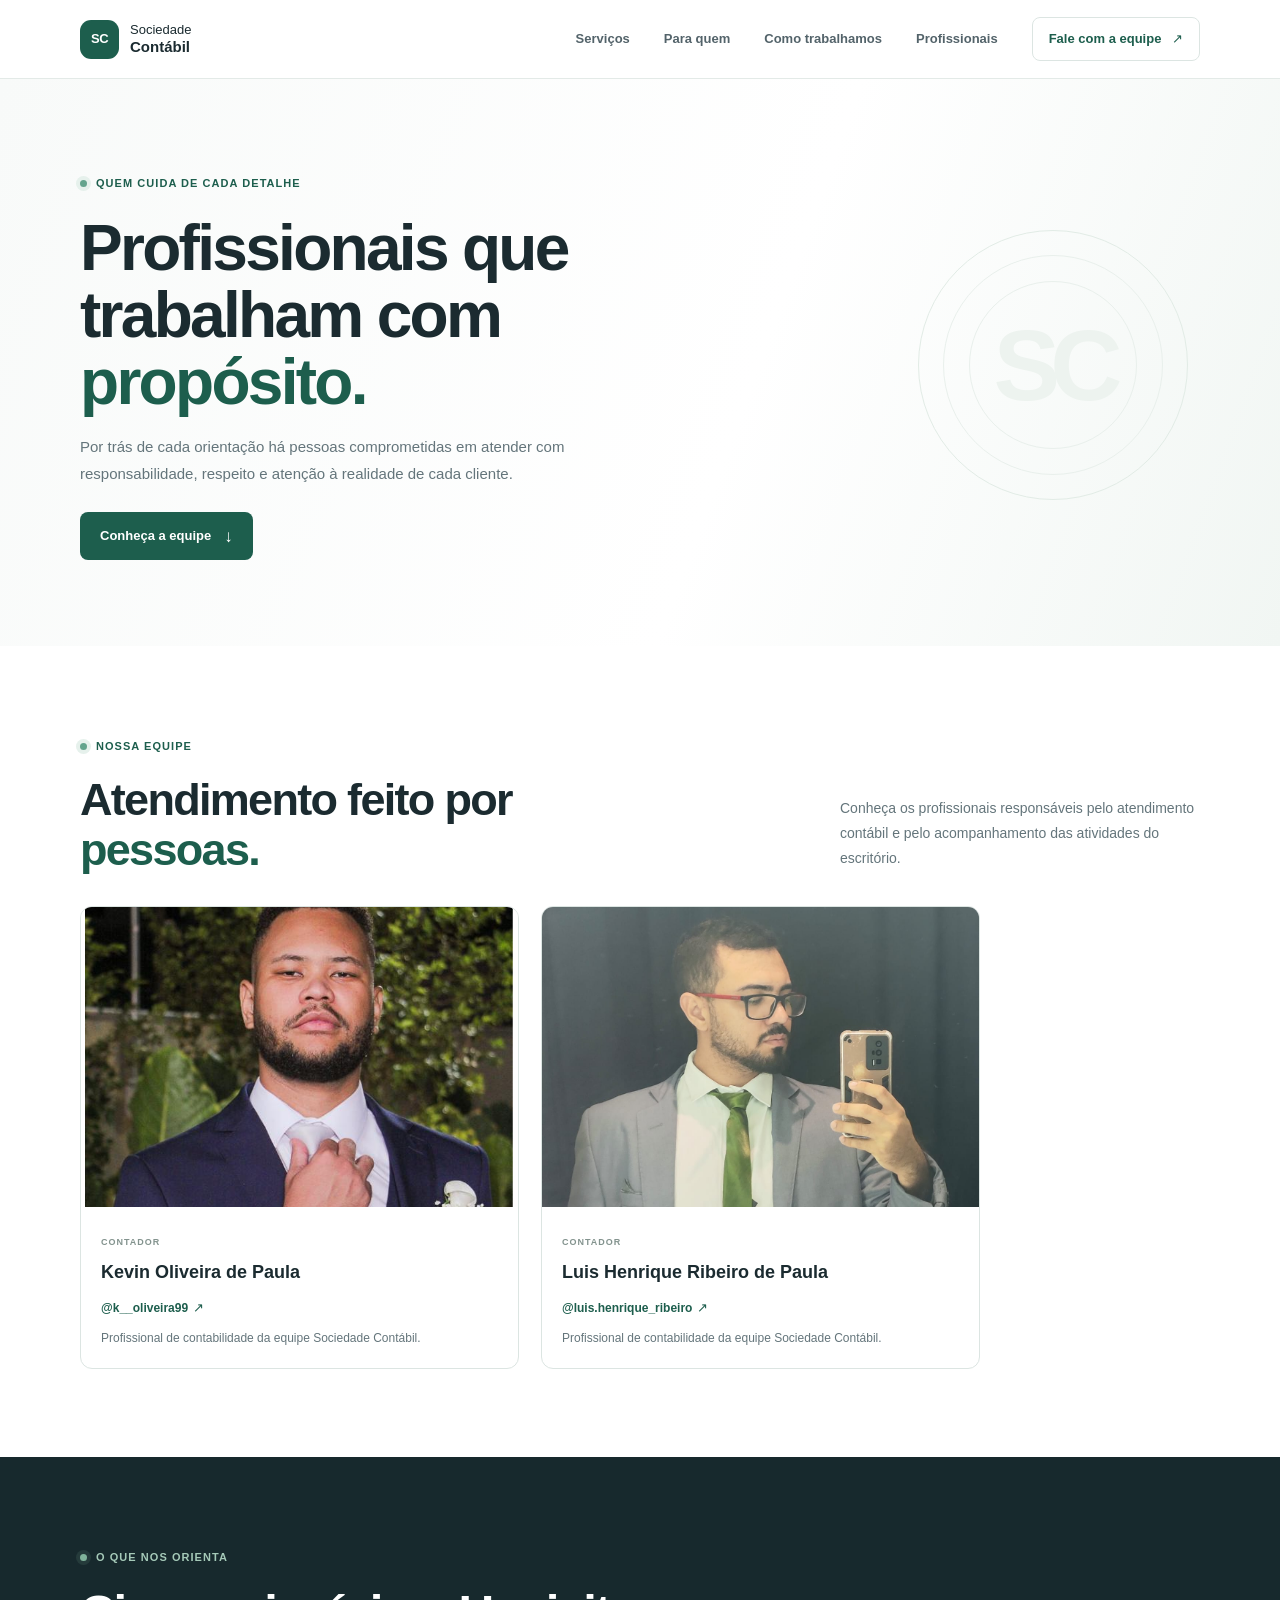
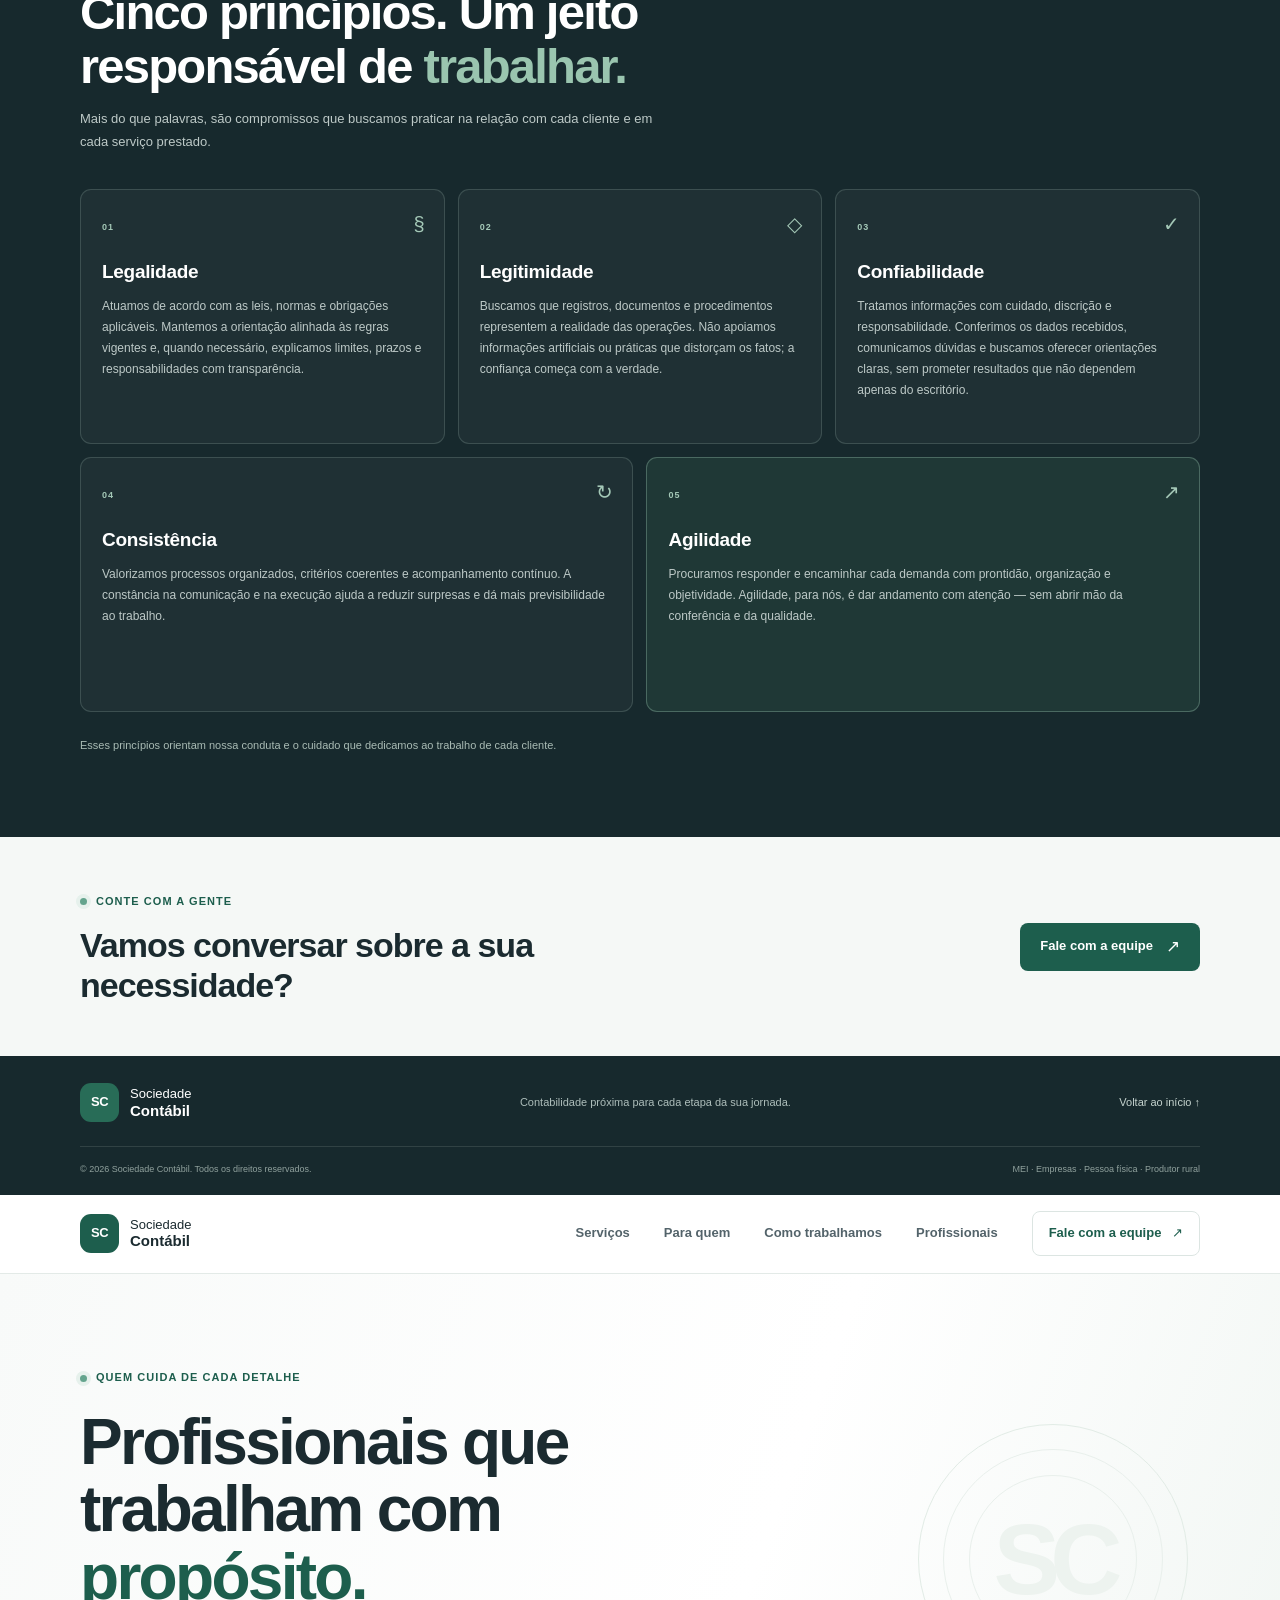
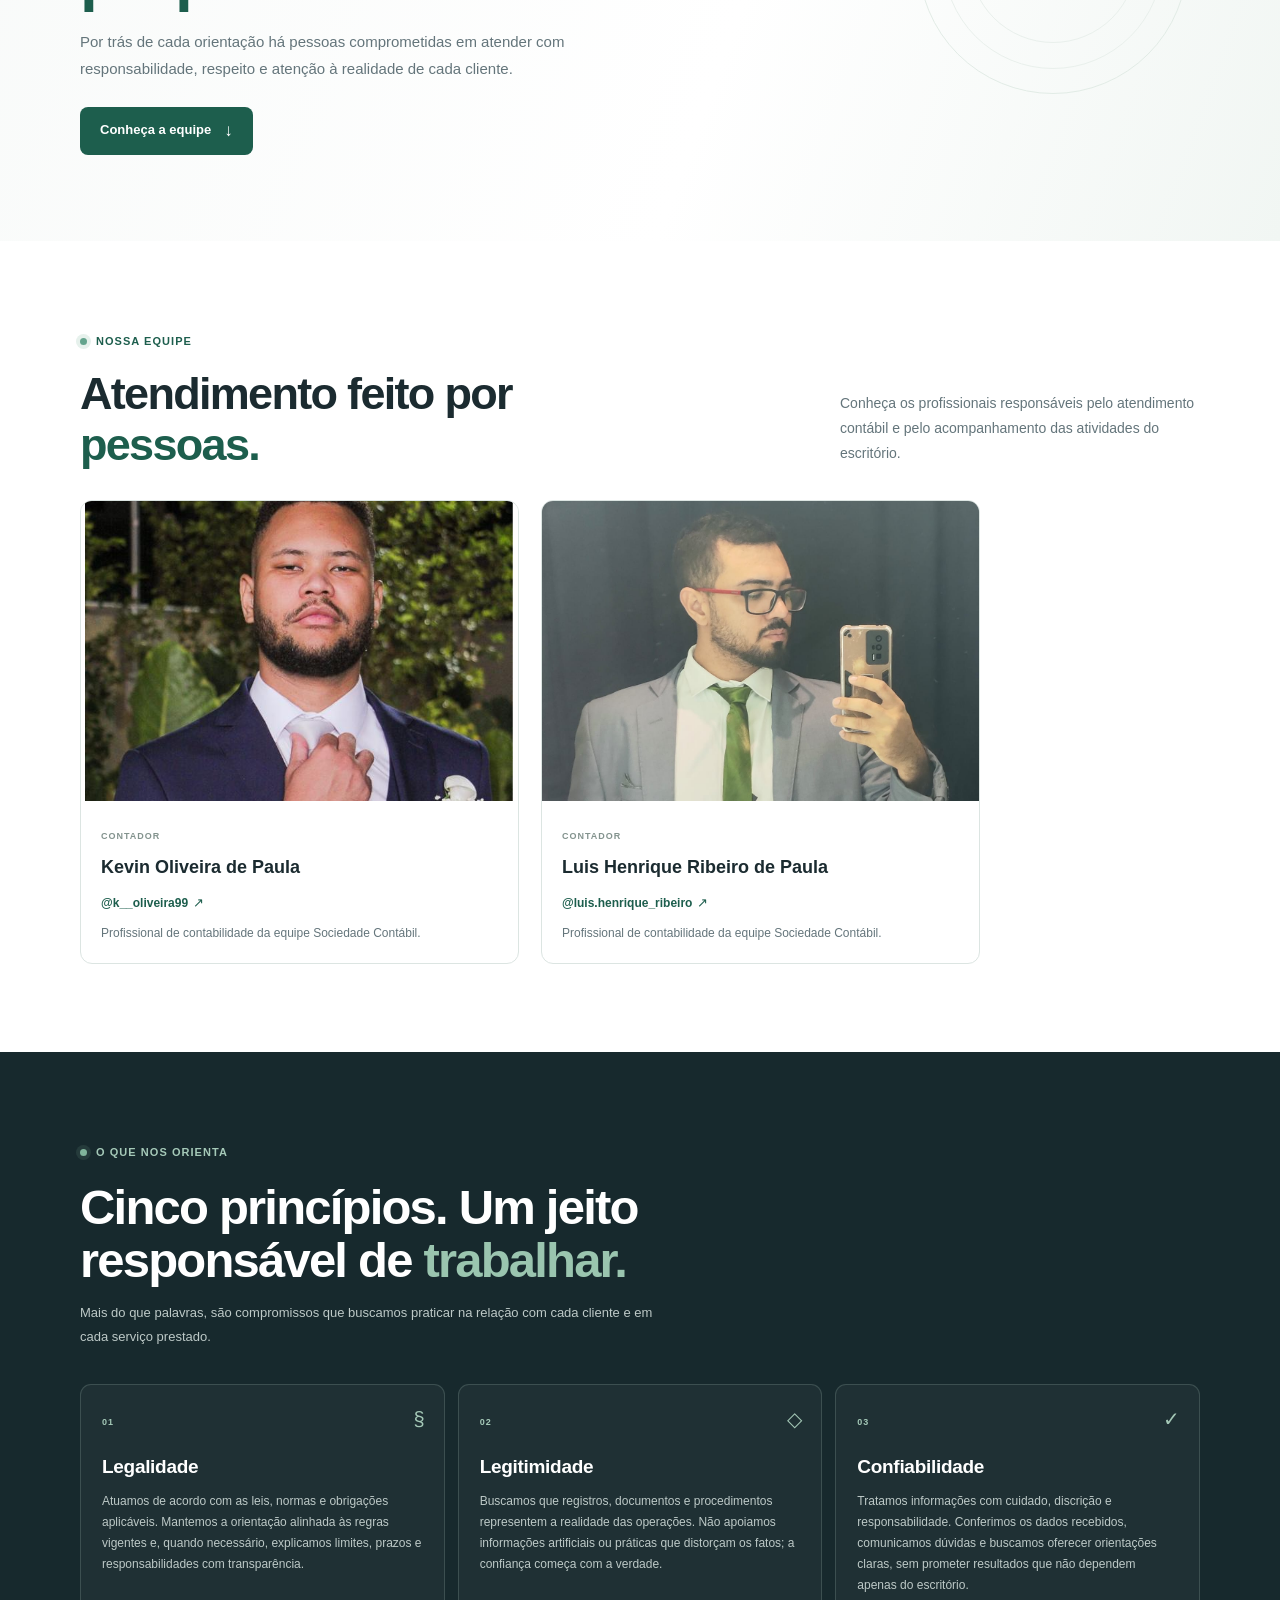
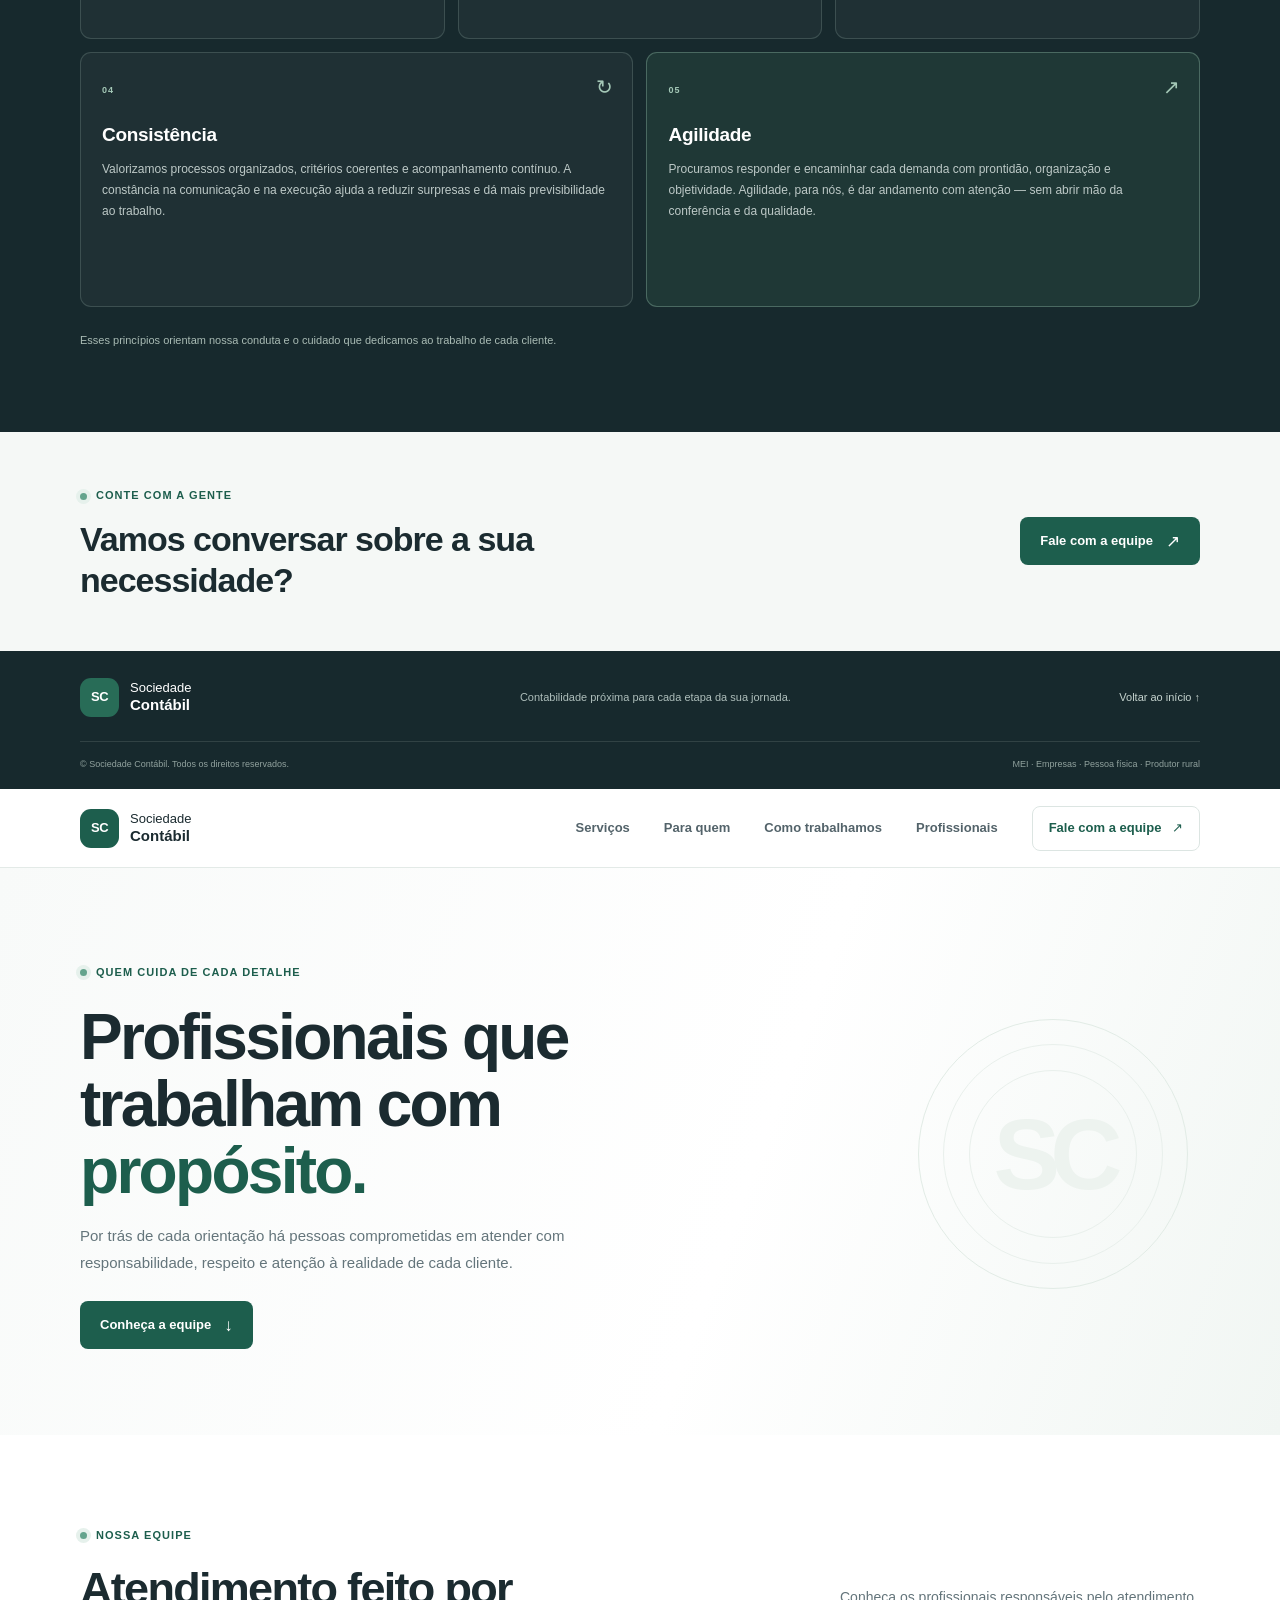
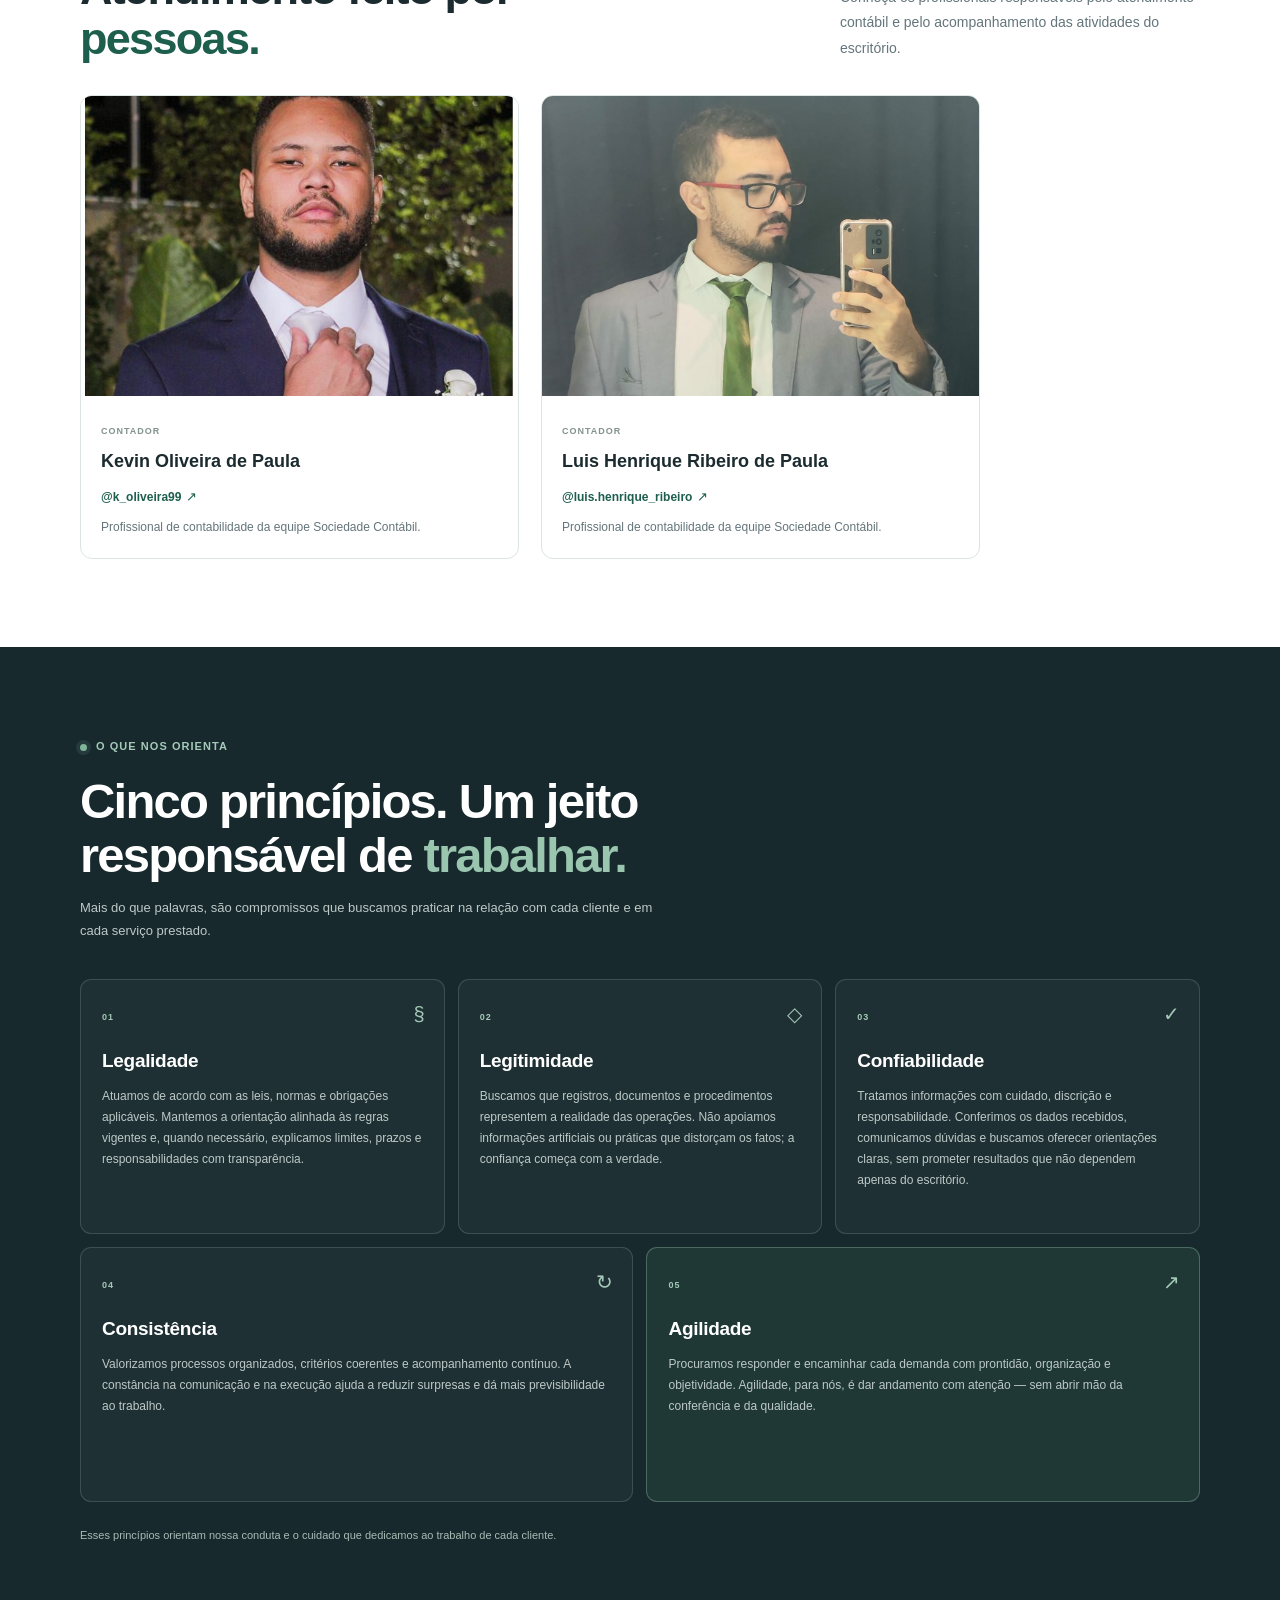
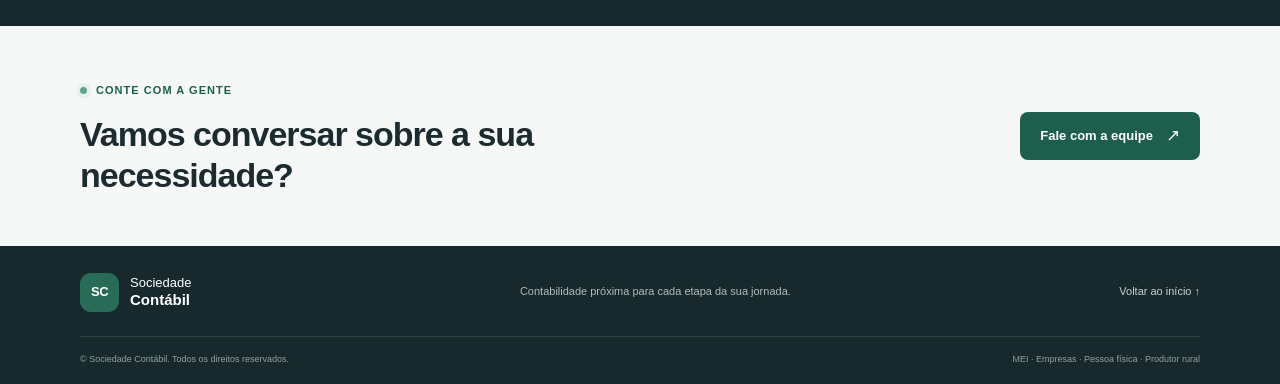
==== commit 2e324b62: "Fix professionals page markup and Instagram" ====
--- a/profissionais.html
+++ b/profissionais.html
@@ -165,7 +165,7 @@
         <div class="team-grid" aria-label="Profissionais da Sociedade Contábil">
           <article class="team-card">
             <img class="team-photo" src="FOTO%20kEVIN.png" alt="Kevin Oliveira de Paula, contador">
-            <div class="team-card-copy"><span class="team-role">CONTADOR</span><h3>Kevin Oliveira de Paula</h3><a class="team-social" href="https://www.instagram.com/k_oliveira99/" target="_blank" rel="noopener noreferrer">@k_oliveira99 <span aria-hidden="true">↗</span></a><p>Profissional de contabilidade da equipe Sociedade Contábil.</p></div>
+            <div class="team-card-copy"><span class="team-role">CONTADOR</span><h3>Kevin Oliveira de Paula</h3><a class="team-social" href="https://www.instagram.com/k__oliveira99/" target="_blank" rel="noopener noreferrer">@k__oliveira99 <span aria-hidden="true">↗</span></a><p>Profissional de contabilidade da equipe Sociedade Contábil.</p></div>
           </article>
           <article class="team-card">
             <img class="team-photo" src="FOTO%20LUIS.jpeg" alt="Luis Henrique Ribeiro de Paula, contador">
@@ -230,4 +230,120 @@
     <div class="container footer-bottom"><span>© <span id="current-year"></span> Sociedade Contábil. Todos os direitos reservados.</span><span>MEI · Empresas · Pessoa física · Produtor rural</span></div>
   </footer>
 </body>
+</html><!doctype html>
+<html lang="pt-BR">
+<head>
+  <meta charset="utf-8">
+  <meta name="viewport" content="width=device-width, initial-scale=1">
+  <meta name="theme-color" content="#17292d">
+  <meta name="description" content="Conheça os profissionais e os princípios que orientam o trabalho da Sociedade Contábil.">
+  <title>Profissionais | Sociedade Contábil</title>
+  <link rel="stylesheet" href="styles.css">
+  <script src="script.js" defer></script>
+</head>
+<body class="professionals-page" id="top">
+  <header class="site-header">
+    <div class="container header-inner">
+      <a class="brand" href="index.html" aria-label="Sociedade Contábil — início">
+        <span class="brand-mark" aria-hidden="true">SC</span>
+        <span class="brand-name">Sociedade <strong>Contábil</strong></span>
+      </a>
+      <button class="menu-toggle" type="button" aria-label="Abrir menu" aria-expanded="false" aria-controls="main-nav">
+        <span></span><span></span><span></span>
+      </button>
+      <nav class="main-nav" id="main-nav" aria-label="Navegação principal">
+        <a href="index.html#servicos">Serviços</a>
+        <a href="index.html#publico">Para quem</a>
+        <a href="index.html#sobre">Como trabalhamos</a>
+        <a href="profissionais.html" aria-current="page">Profissionais</a>
+        <a class="nav-cta" href="index.html#contato">Fale com a equipe <span aria-hidden="true">↗</span></a>
+      </nav>
+    </div>
+  </header>
+
+  <main>
+    <section class="professionals-hero">
+      <div class="container professionals-hero-inner">
+        <span class="eyebrow"><span class="eyebrow-dot"></span> Quem cuida de cada detalhe</span>
+        <h1>Profissionais que trabalham com <span>propósito.</span></h1>
+        <p>Por trás de cada orientação há pessoas comprometidas em atender com responsabilidade, respeito e atenção à realidade de cada cliente.</p>
+        <a class="button button-primary" href="#equipe">Conheça a equipe <span aria-hidden="true">↓</span></a>
+        <div class="professionals-hero-mark" aria-hidden="true"><span>SC</span></div>
+      </div>
+    </section>
+
+    <section class="section team-section" id="equipe">
+      <div class="container">
+        <div class="section-heading team-heading">
+          <div><span class="eyebrow"><span class="eyebrow-dot"></span> Nossa equipe</span><h2>Atendimento feito por <span>pessoas.</span></h2></div>
+          <p>Conheça os profissionais responsáveis pelo atendimento contábil e pelo acompanhamento das atividades do escritório.</p>
+        </div>
+        <div class="team-grid" aria-label="Profissionais da Sociedade Contábil">
+          <article class="team-card">
+            <img class="team-photo" src="FOTO%20kEVIN.png" alt="Kevin Oliveira de Paula, contador">
+            <div class="team-card-copy"><span class="team-role">CONTADOR</span><h3>Kevin Oliveira de Paula</h3><a class="team-social" href="https://www.instagram.com/k_oliveira99/" target="_blank" rel="noopener noreferrer">@k_oliveira99 <span aria-hidden="true">↗</span></a><p>Profissional de contabilidade da equipe Sociedade Contábil.</p></div>
+          </article>
+          <article class="team-card">
+            <img class="team-photo" src="FOTO%20LUIS.jpeg" alt="Luis Henrique Ribeiro de Paula, contador">
+            <div class="team-card-copy"><span class="team-role">CONTADOR</span><h3>Luis Henrique Ribeiro de Paula</h3><a class="team-social" href="https://www.instagram.com/luis.henrique_ribeiro/" target="_blank" rel="noopener noreferrer">@luis.henrique_ribeiro <span aria-hidden="true">↗</span></a><p>Profissional de contabilidade da equipe Sociedade Contábil.</p></div>
+          </article>
+        </div>
+      </div>
+    </section>
+
+    <section class="principles-section section" id="principios">
+      <div class="container">
+        <div class="principles-heading">
+          <span class="eyebrow eyebrow-light"><span class="eyebrow-dot"></span> O que nos orienta</span>
+          <h2>Cinco princípios. Um jeito responsável de <span>trabalhar.</span></h2>
+          <p>Mais do que palavras, são compromissos que buscamos praticar na relação com cada cliente e em cada serviço prestado.</p>
+        </div>
+        <div class="principles-grid">
+          <article class="principle-card">
+            <span class="principle-number">01</span><span class="principle-symbol" aria-hidden="true">§</span>
+            <h3>Legalidade</h3>
+            <p>Atuamos de acordo com as leis, normas e obrigações aplicáveis. Mantemos a orientação alinhada às regras vigentes e, quando necessário, explicamos limites, prazos e responsabilidades com transparência.</p>
+          </article>
+          <article class="principle-card">
+            <span class="principle-number">02</span><span class="principle-symbol" aria-hidden="true">◇</span>
+            <h3>Legitimidade</h3>
+            <p>Buscamos que registros, documentos e procedimentos representem a realidade das operações. Não apoiamos informações artificiais ou práticas que distorçam os fatos; a confiança começa com a verdade.</p>
+          </article>
+          <article class="principle-card">
+            <span class="principle-number">03</span><span class="principle-symbol" aria-hidden="true">✓</span>
+            <h3>Confiabilidade</h3>
+            <p>Tratamos informações com cuidado, discrição e responsabilidade. Conferimos os dados recebidos, comunicamos dúvidas e buscamos oferecer orientações claras, sem prometer resultados que não dependem apenas do escritório.</p>
+          </article>
+          <article class="principle-card">
+            <span class="principle-number">04</span><span class="principle-symbol" aria-hidden="true">↻</span>
+            <h3>Consistência</h3>
+            <p>Valorizamos processos organizados, critérios coerentes e acompanhamento contínuo. A constância na comunicação e na execução ajuda a reduzir surpresas e dá mais previsibilidade ao trabalho.</p>
+          </article>
+          <article class="principle-card principle-card-featured">
+            <span class="principle-number">05</span><span class="principle-symbol" aria-hidden="true">↗</span>
+            <h3>Agilidade</h3>
+            <p>Procuramos responder e encaminhar cada demanda com prontidão, organização e objetividade. Agilidade, para nós, é dar andamento com atenção — sem abrir mão da conferência e da qualidade.</p>
+          </article>
+        </div>
+        <p class="principles-close">Esses princípios orientam nossa conduta e o cuidado que dedicamos ao trabalho de cada cliente.</p>
+      </div>
+    </section>
+
+    <section class="professionals-contact">
+      <div class="container professionals-contact-inner">
+        <div><span class="eyebrow"><span class="eyebrow-dot"></span> Conte com a gente</span><h2>Vamos conversar sobre a sua necessidade?</h2></div>
+        <a class="button button-primary" href="index.html#contato">Fale com a equipe <span aria-hidden="true">↗</span></a>
+      </div>
+    </section>
+  </main>
+
+  <footer class="site-footer">
+    <div class="container footer-inner">
+      <a class="brand footer-brand" href="index.html"><span class="brand-mark" aria-hidden="true">SC</span><span class="brand-name">Sociedade <strong>Contábil</strong></span></a>
+      <p>Contabilidade próxima para cada etapa da sua jornada.</p>
+      <a class="back-top" href="#top">Voltar ao início ↑</a>
+    </div>
+    <div class="container footer-bottom"><span>© <span id="current-year"></span> Sociedade Contábil. Todos os direitos reservados.</span><span>MEI · Empresas · Pessoa física · Produtor rural</span></div>
+  </footer>
+</body>
 </html>
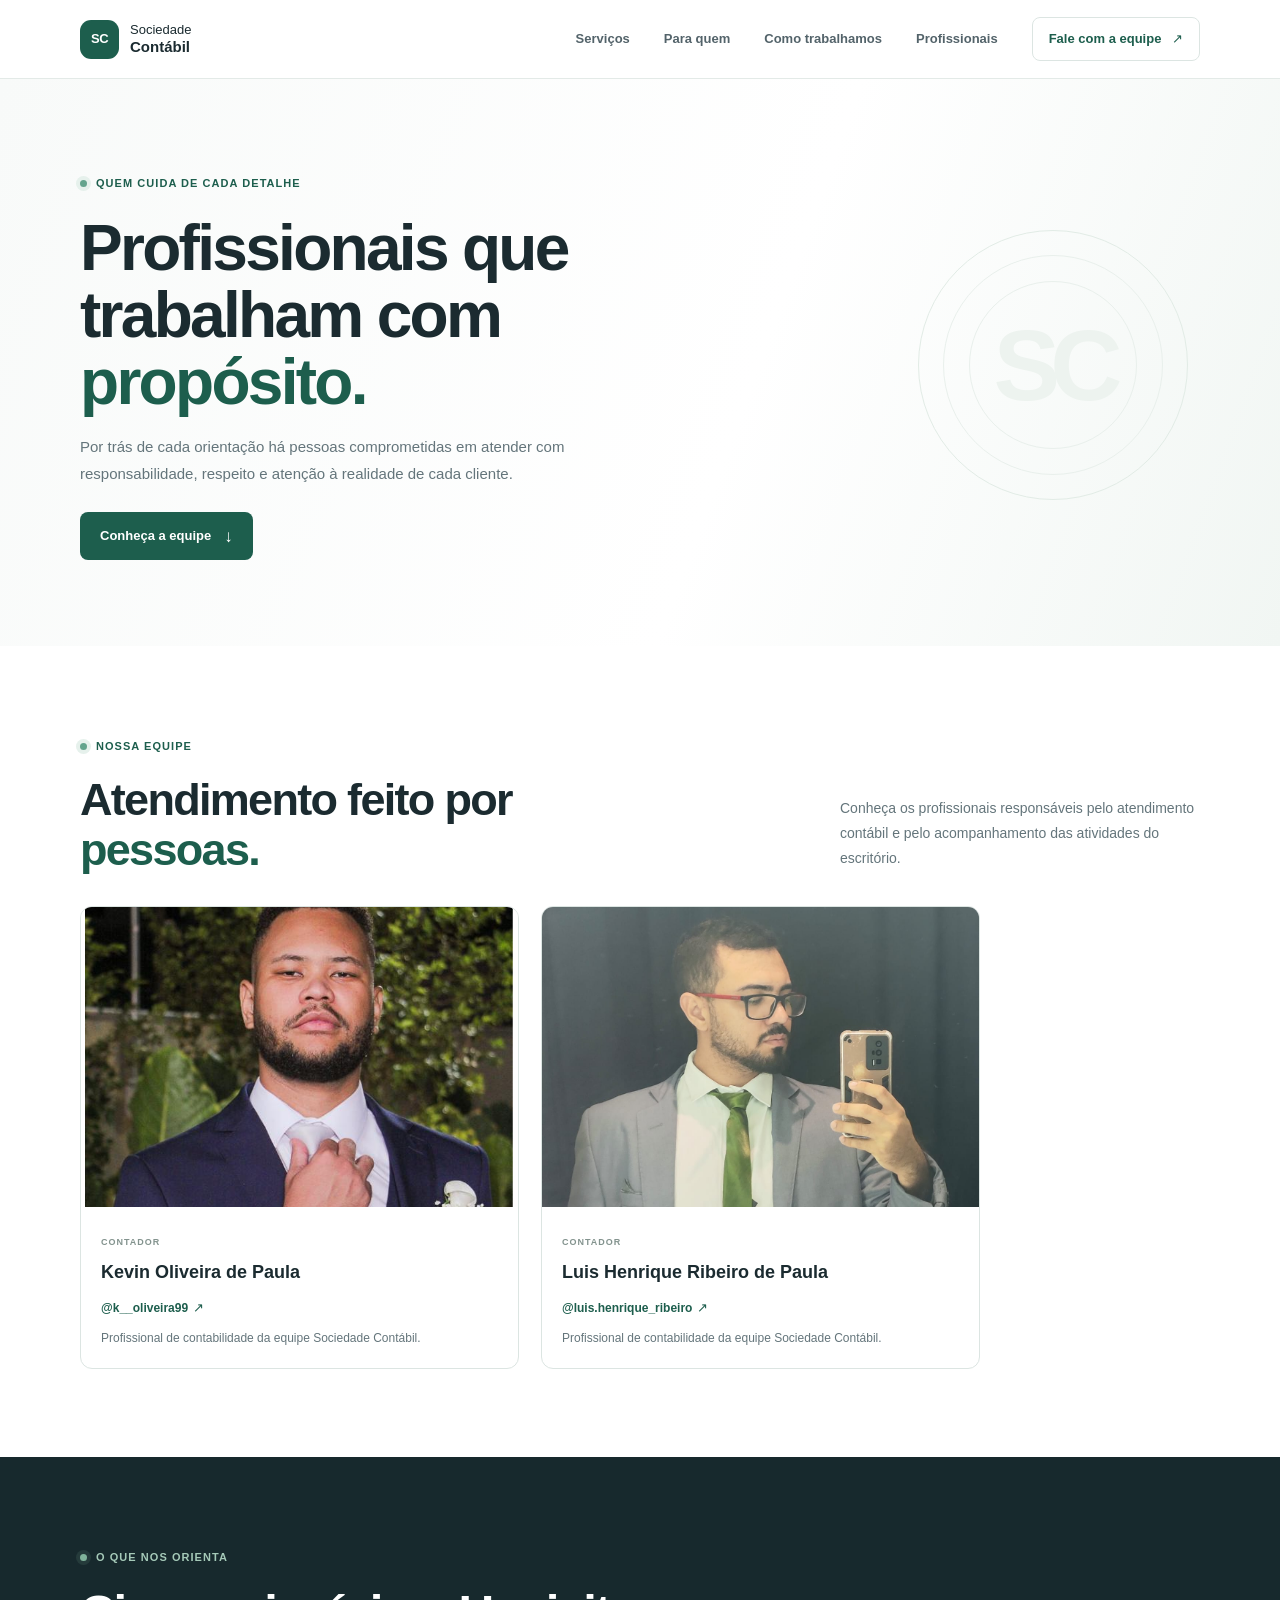
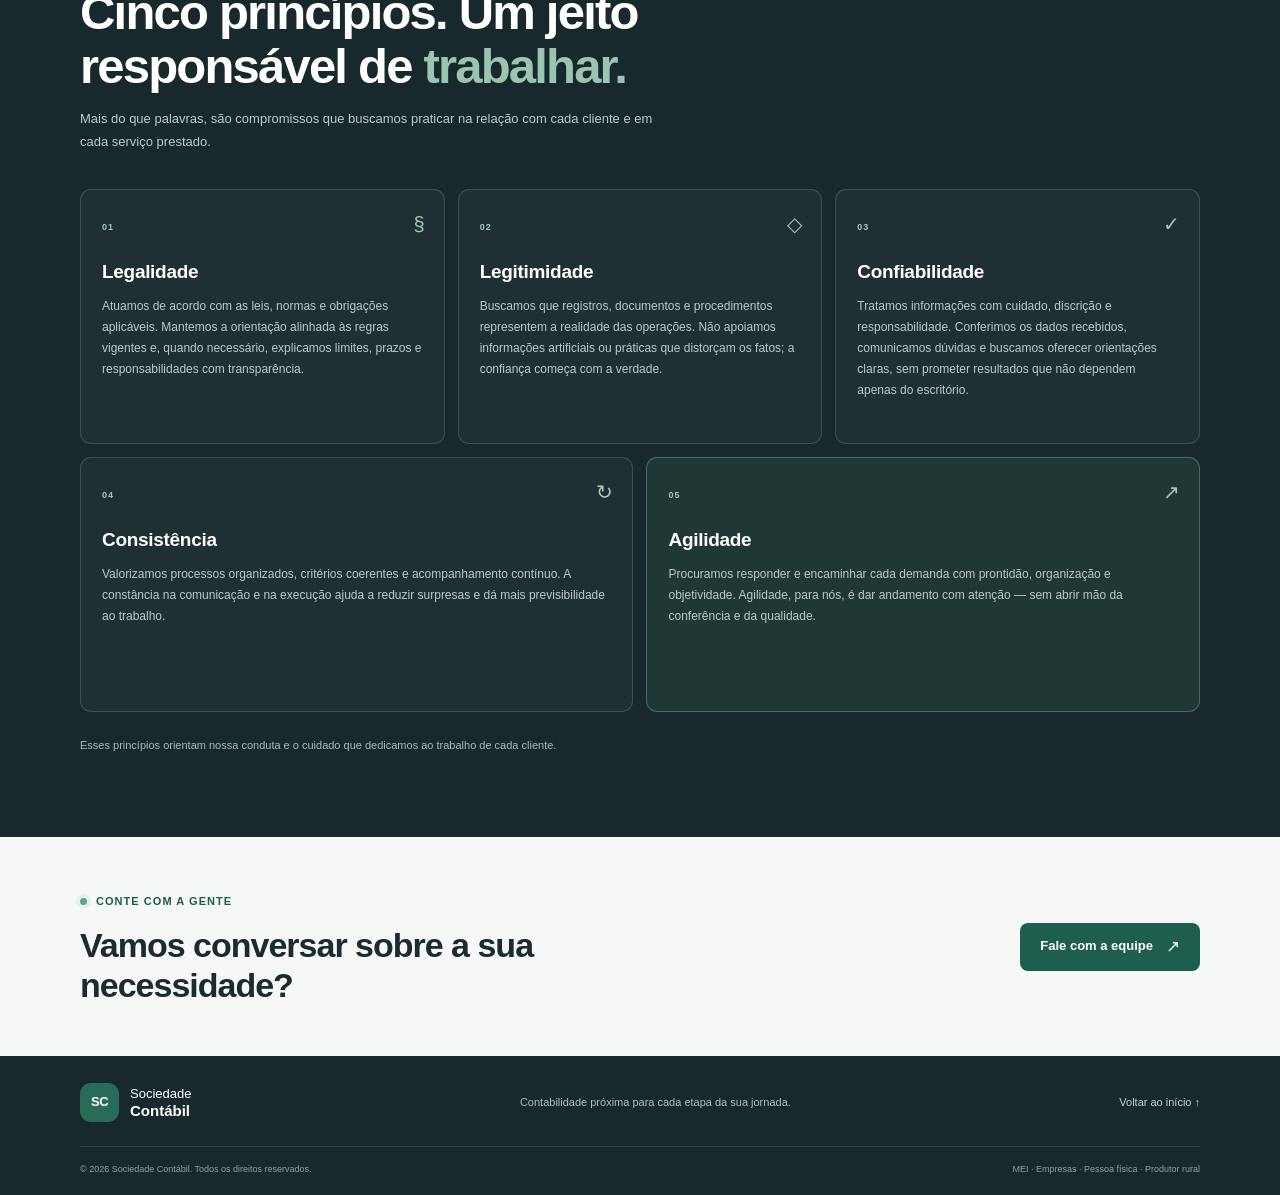
==== commit 2da00de1: "Restore correct professionals.html" ====
--- a/profissionais.html
+++ b/profissionais.html
@@ -114,236 +114,4 @@
     <div class="container footer-bottom"><span>© <span id="current-year"></span> Sociedade Contábil. Todos os direitos reservados.</span><span>MEI · Empresas · Pessoa física · Produtor rural</span></div>
   </footer>
 </body>
-</html><!doctype html>
-<html lang="pt-BR">
-<head>
-  <meta charset="utf-8">
-  <meta name="viewport" content="width=device-width, initial-scale=1">
-  <meta name="theme-color" content="#17292d">
-  <meta name="description" content="Conheça os profissionais e os princípios que orientam o trabalho da Sociedade Contábil.">
-  <title>Profissionais | Sociedade Contábil</title>
-  <link rel="stylesheet" href="styles.css">
-  <script src="script.js" defer></script>
-</head>
-<body class="professionals-page" id="top">
-  <header class="site-header">
-    <div class="container header-inner">
-      <a class="brand" href="index.html" aria-label="Sociedade Contábil — início">
-        <span class="brand-mark" aria-hidden="true">SC</span>
-        <span class="brand-name">Sociedade <strong>Contábil</strong></span>
-      </a>
-      <button class="menu-toggle" type="button" aria-label="Abrir menu" aria-expanded="false" aria-controls="main-nav">
-        <span></span><span></span><span></span>
-      </button>
-      <nav class="main-nav" id="main-nav" aria-label="Navegação principal">
-        <a href="index.html#servicos">Serviços</a>
-        <a href="index.html#publico">Para quem</a>
-        <a href="index.html#sobre">Como trabalhamos</a>
-        <a href="profissionais.html" aria-current="page">Profissionais</a>
-        <a class="nav-cta" href="index.html#contato">Fale com a equipe <span aria-hidden="true">↗</span></a>
-      </nav>
-    </div>
-  </header>
-
-  <main>
-    <section class="professionals-hero">
-      <div class="container professionals-hero-inner">
-        <span class="eyebrow"><span class="eyebrow-dot"></span> Quem cuida de cada detalhe</span>
-        <h1>Profissionais que trabalham com <span>propósito.</span></h1>
-        <p>Por trás de cada orientação há pessoas comprometidas em atender com responsabilidade, respeito e atenção à realidade de cada cliente.</p>
-        <a class="button button-primary" href="#equipe">Conheça a equipe <span aria-hidden="true">↓</span></a>
-        <div class="professionals-hero-mark" aria-hidden="true"><span>SC</span></div>
-      </div>
-    </section>
-
-    <section class="section team-section" id="equipe">
-      <div class="container">
-        <div class="section-heading team-heading">
-          <div><span class="eyebrow"><span class="eyebrow-dot"></span> Nossa equipe</span><h2>Atendimento feito por <span>pessoas.</span></h2></div>
-          <p>Conheça os profissionais responsáveis pelo atendimento contábil e pelo acompanhamento das atividades do escritório.</p>
-        </div>
-        <div class="team-grid" aria-label="Profissionais da Sociedade Contábil">
-          <article class="team-card">
-            <img class="team-photo" src="FOTO%20kEVIN.png" alt="Kevin Oliveira de Paula, contador">
-            <div class="team-card-copy"><span class="team-role">CONTADOR</span><h3>Kevin Oliveira de Paula</h3><a class="team-social" href="https://www.instagram.com/k__oliveira99/" target="_blank" rel="noopener noreferrer">@k__oliveira99 <span aria-hidden="true">↗</span></a><p>Profissional de contabilidade da equipe Sociedade Contábil.</p></div>
-          </article>
-          <article class="team-card">
-            <img class="team-photo" src="FOTO%20LUIS.jpeg" alt="Luis Henrique Ribeiro de Paula, contador">
-            <div class="team-card-copy"><span class="team-role">CONTADOR</span><h3>Luis Henrique Ribeiro de Paula</h3><a class="team-social" href="https://www.instagram.com/luis.henrique_ribeiro/" target="_blank" rel="noopener noreferrer">@luis.henrique_ribeiro <span aria-hidden="true">↗</span></a><p>Profissional de contabilidade da equipe Sociedade Contábil.</p></div>
-          </article>
-        </div>
-      </div>
-    </section>
-
-    <section class="principles-section section" id="principios">
-      <div class="container">
-        <div class="principles-heading">
-          <span class="eyebrow eyebrow-light"><span class="eyebrow-dot"></span> O que nos orienta</span>
-          <h2>Cinco princípios. Um jeito responsável de <span>trabalhar.</span></h2>
-          <p>Mais do que palavras, são compromissos que buscamos praticar na relação com cada cliente e em cada serviço prestado.</p>
-        </div>
-        <div class="principles-grid">
-          <article class="principle-card">
-            <span class="principle-number">01</span><span class="principle-symbol" aria-hidden="true">§</span>
-            <h3>Legalidade</h3>
-            <p>Atuamos de acordo com as leis, normas e obrigações aplicáveis. Mantemos a orientação alinhada às regras vigentes e, quando necessário, explicamos limites, prazos e responsabilidades com transparência.</p>
-          </article>
-          <article class="principle-card">
-            <span class="principle-number">02</span><span class="principle-symbol" aria-hidden="true">◇</span>
-            <h3>Legitimidade</h3>
-            <p>Buscamos que registros, documentos e procedimentos representem a realidade das operações. Não apoiamos informações artificiais ou práticas que distorçam os fatos; a confiança começa com a verdade.</p>
-          </article>
-          <article class="principle-card">
-            <span class="principle-number">03</span><span class="principle-symbol" aria-hidden="true">✓</span>
-            <h3>Confiabilidade</h3>
-            <p>Tratamos informações com cuidado, discrição e responsabilidade. Conferimos os dados recebidos, comunicamos dúvidas e buscamos oferecer orientações claras, sem prometer resultados que não dependem apenas do escritório.</p>
-          </article>
-          <article class="principle-card">
-            <span class="principle-number">04</span><span class="principle-symbol" aria-hidden="true">↻</span>
-            <h3>Consistência</h3>
-            <p>Valorizamos processos organizados, critérios coerentes e acompanhamento contínuo. A constância na comunicação e na execução ajuda a reduzir surpresas e dá mais previsibilidade ao trabalho.</p>
-          </article>
-          <article class="principle-card principle-card-featured">
-            <span class="principle-number">05</span><span class="principle-symbol" aria-hidden="true">↗</span>
-            <h3>Agilidade</h3>
-            <p>Procuramos responder e encaminhar cada demanda com prontidão, organização e objetividade. Agilidade, para nós, é dar andamento com atenção — sem abrir mão da conferência e da qualidade.</p>
-          </article>
-        </div>
-        <p class="principles-close">Esses princípios orientam nossa conduta e o cuidado que dedicamos ao trabalho de cada cliente.</p>
-      </div>
-    </section>
-
-    <section class="professionals-contact">
-      <div class="container professionals-contact-inner">
-        <div><span class="eyebrow"><span class="eyebrow-dot"></span> Conte com a gente</span><h2>Vamos conversar sobre a sua necessidade?</h2></div>
-        <a class="button button-primary" href="index.html#contato">Fale com a equipe <span aria-hidden="true">↗</span></a>
-      </div>
-    </section>
-  </main>
-
-  <footer class="site-footer">
-    <div class="container footer-inner">
-      <a class="brand footer-brand" href="index.html"><span class="brand-mark" aria-hidden="true">SC</span><span class="brand-name">Sociedade <strong>Contábil</strong></span></a>
-      <p>Contabilidade próxima para cada etapa da sua jornada.</p>
-      <a class="back-top" href="#top">Voltar ao início ↑</a>
-    </div>
-    <div class="container footer-bottom"><span>© <span id="current-year"></span> Sociedade Contábil. Todos os direitos reservados.</span><span>MEI · Empresas · Pessoa física · Produtor rural</span></div>
-  </footer>
-</body>
-</html><!doctype html>
-<html lang="pt-BR">
-<head>
-  <meta charset="utf-8">
-  <meta name="viewport" content="width=device-width, initial-scale=1">
-  <meta name="theme-color" content="#17292d">
-  <meta name="description" content="Conheça os profissionais e os princípios que orientam o trabalho da Sociedade Contábil.">
-  <title>Profissionais | Sociedade Contábil</title>
-  <link rel="stylesheet" href="styles.css">
-  <script src="script.js" defer></script>
-</head>
-<body class="professionals-page" id="top">
-  <header class="site-header">
-    <div class="container header-inner">
-      <a class="brand" href="index.html" aria-label="Sociedade Contábil — início">
-        <span class="brand-mark" aria-hidden="true">SC</span>
-        <span class="brand-name">Sociedade <strong>Contábil</strong></span>
-      </a>
-      <button class="menu-toggle" type="button" aria-label="Abrir menu" aria-expanded="false" aria-controls="main-nav">
-        <span></span><span></span><span></span>
-      </button>
-      <nav class="main-nav" id="main-nav" aria-label="Navegação principal">
-        <a href="index.html#servicos">Serviços</a>
-        <a href="index.html#publico">Para quem</a>
-        <a href="index.html#sobre">Como trabalhamos</a>
-        <a href="profissionais.html" aria-current="page">Profissionais</a>
-        <a class="nav-cta" href="index.html#contato">Fale com a equipe <span aria-hidden="true">↗</span></a>
-      </nav>
-    </div>
-  </header>
-
-  <main>
-    <section class="professionals-hero">
-      <div class="container professionals-hero-inner">
-        <span class="eyebrow"><span class="eyebrow-dot"></span> Quem cuida de cada detalhe</span>
-        <h1>Profissionais que trabalham com <span>propósito.</span></h1>
-        <p>Por trás de cada orientação há pessoas comprometidas em atender com responsabilidade, respeito e atenção à realidade de cada cliente.</p>
-        <a class="button button-primary" href="#equipe">Conheça a equipe <span aria-hidden="true">↓</span></a>
-        <div class="professionals-hero-mark" aria-hidden="true"><span>SC</span></div>
-      </div>
-    </section>
-
-    <section class="section team-section" id="equipe">
-      <div class="container">
-        <div class="section-heading team-heading">
-          <div><span class="eyebrow"><span class="eyebrow-dot"></span> Nossa equipe</span><h2>Atendimento feito por <span>pessoas.</span></h2></div>
-          <p>Conheça os profissionais responsáveis pelo atendimento contábil e pelo acompanhamento das atividades do escritório.</p>
-        </div>
-        <div class="team-grid" aria-label="Profissionais da Sociedade Contábil">
-          <article class="team-card">
-            <img class="team-photo" src="FOTO%20kEVIN.png" alt="Kevin Oliveira de Paula, contador">
-            <div class="team-card-copy"><span class="team-role">CONTADOR</span><h3>Kevin Oliveira de Paula</h3><a class="team-social" href="https://www.instagram.com/k_oliveira99/" target="_blank" rel="noopener noreferrer">@k_oliveira99 <span aria-hidden="true">↗</span></a><p>Profissional de contabilidade da equipe Sociedade Contábil.</p></div>
-          </article>
-          <article class="team-card">
-            <img class="team-photo" src="FOTO%20LUIS.jpeg" alt="Luis Henrique Ribeiro de Paula, contador">
-            <div class="team-card-copy"><span class="team-role">CONTADOR</span><h3>Luis Henrique Ribeiro de Paula</h3><a class="team-social" href="https://www.instagram.com/luis.henrique_ribeiro/" target="_blank" rel="noopener noreferrer">@luis.henrique_ribeiro <span aria-hidden="true">↗</span></a><p>Profissional de contabilidade da equipe Sociedade Contábil.</p></div>
-          </article>
-        </div>
-      </div>
-    </section>
-
-    <section class="principles-section section" id="principios">
-      <div class="container">
-        <div class="principles-heading">
-          <span class="eyebrow eyebrow-light"><span class="eyebrow-dot"></span> O que nos orienta</span>
-          <h2>Cinco princípios. Um jeito responsável de <span>trabalhar.</span></h2>
-          <p>Mais do que palavras, são compromissos que buscamos praticar na relação com cada cliente e em cada serviço prestado.</p>
-        </div>
-        <div class="principles-grid">
-          <article class="principle-card">
-            <span class="principle-number">01</span><span class="principle-symbol" aria-hidden="true">§</span>
-            <h3>Legalidade</h3>
-            <p>Atuamos de acordo com as leis, normas e obrigações aplicáveis. Mantemos a orientação alinhada às regras vigentes e, quando necessário, explicamos limites, prazos e responsabilidades com transparência.</p>
-          </article>
-          <article class="principle-card">
-            <span class="principle-number">02</span><span class="principle-symbol" aria-hidden="true">◇</span>
-            <h3>Legitimidade</h3>
-            <p>Buscamos que registros, documentos e procedimentos representem a realidade das operações. Não apoiamos informações artificiais ou práticas que distorçam os fatos; a confiança começa com a verdade.</p>
-          </article>
-          <article class="principle-card">
-            <span class="principle-number">03</span><span class="principle-symbol" aria-hidden="true">✓</span>
-            <h3>Confiabilidade</h3>
-            <p>Tratamos informações com cuidado, discrição e responsabilidade. Conferimos os dados recebidos, comunicamos dúvidas e buscamos oferecer orientações claras, sem prometer resultados que não dependem apenas do escritório.</p>
-          </article>
-          <article class="principle-card">
-            <span class="principle-number">04</span><span class="principle-symbol" aria-hidden="true">↻</span>
-            <h3>Consistência</h3>
-            <p>Valorizamos processos organizados, critérios coerentes e acompanhamento contínuo. A constância na comunicação e na execução ajuda a reduzir surpresas e dá mais previsibilidade ao trabalho.</p>
-          </article>
-          <article class="principle-card principle-card-featured">
-            <span class="principle-number">05</span><span class="principle-symbol" aria-hidden="true">↗</span>
-            <h3>Agilidade</h3>
-            <p>Procuramos responder e encaminhar cada demanda com prontidão, organização e objetividade. Agilidade, para nós, é dar andamento com atenção — sem abrir mão da conferência e da qualidade.</p>
-          </article>
-        </div>
-        <p class="principles-close">Esses princípios orientam nossa conduta e o cuidado que dedicamos ao trabalho de cada cliente.</p>
-      </div>
-    </section>
-
-    <section class="professionals-contact">
-      <div class="container professionals-contact-inner">
-        <div><span class="eyebrow"><span class="eyebrow-dot"></span> Conte com a gente</span><h2>Vamos conversar sobre a sua necessidade?</h2></div>
-        <a class="button button-primary" href="index.html#contato">Fale com a equipe <span aria-hidden="true">↗</span></a>
-      </div>
-    </section>
-  </main>
-
-  <footer class="site-footer">
-    <div class="container footer-inner">
-      <a class="brand footer-brand" href="index.html"><span class="brand-mark" aria-hidden="true">SC</span><span class="brand-name">Sociedade <strong>Contábil</strong></span></a>
-      <p>Contabilidade próxima para cada etapa da sua jornada.</p>
-      <a class="back-top" href="#top">Voltar ao início ↑</a>
-    </div>
-    <div class="container footer-bottom"><span>© <span id="current-year"></span> Sociedade Contábil. Todos os direitos reservados.</span><span>MEI · Empresas · Pessoa física · Produtor rural</span></div>
-  </footer>
-</body>
 </html>
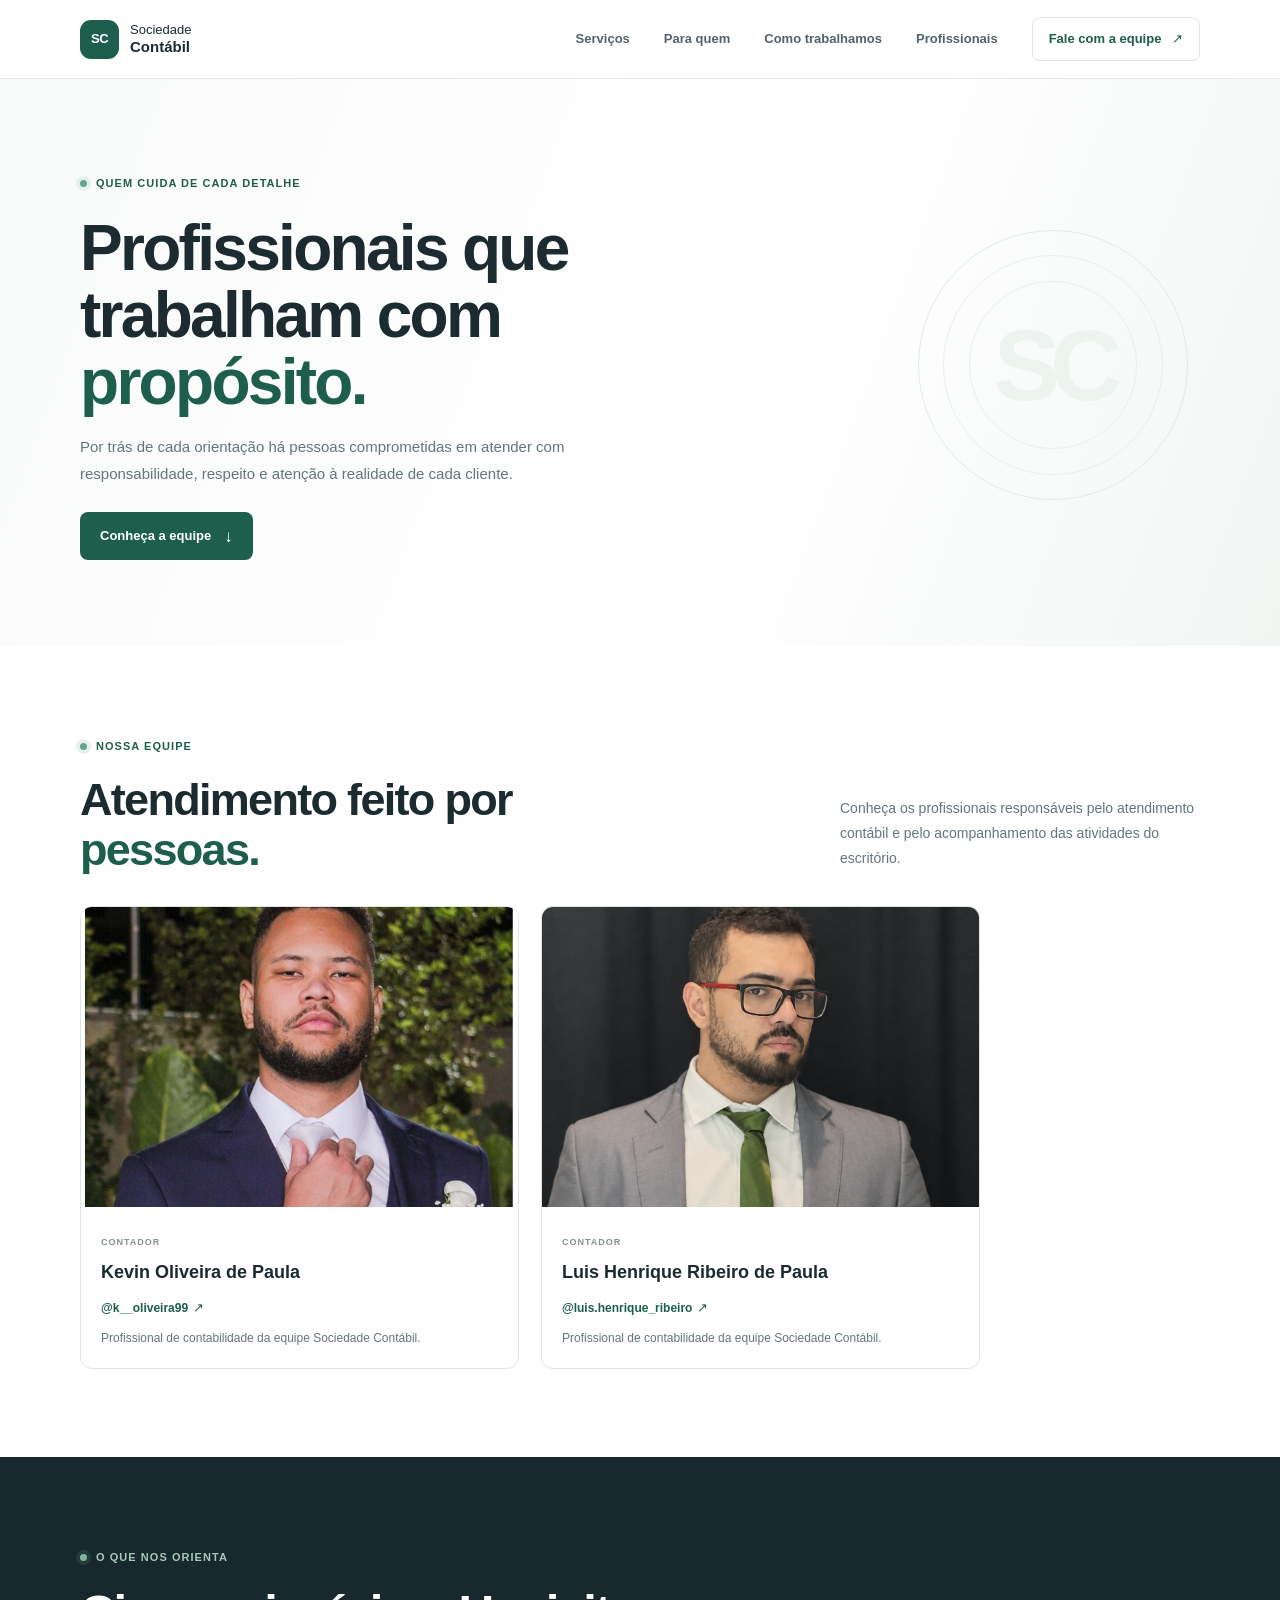
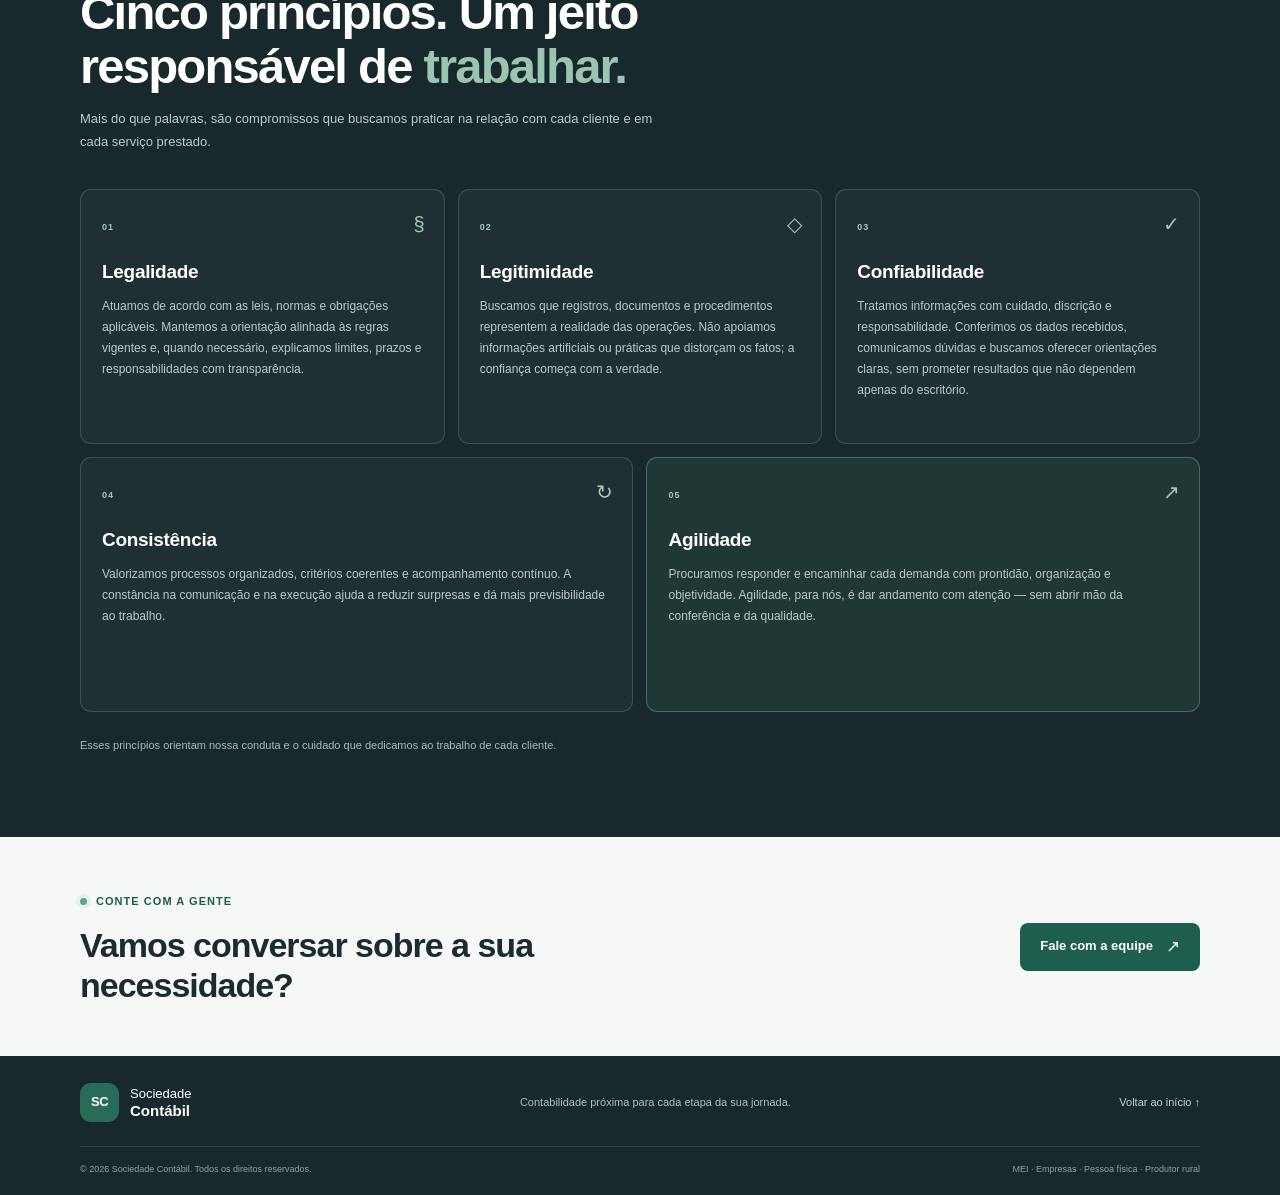
==== commit ff2713da: "Update Luis profile photo" ====
--- a/profissionais.html
+++ b/profissionais.html
@@ -52,7 +52,7 @@
             <div class="team-card-copy"><span class="team-role">CONTADOR</span><h3>Kevin Oliveira de Paula</h3><a class="team-social" href="https://www.instagram.com/k__oliveira99/" target="_blank" rel="noopener noreferrer">@k__oliveira99 <span aria-hidden="true">↗</span></a><p>Profissional de contabilidade da equipe Sociedade Contábil.</p></div>
           </article>
           <article class="team-card">
-            <img class="team-photo" src="FOTO%20LUIS.jpeg" alt="Luis Henrique Ribeiro de Paula, contador">
+            <img class="team-photo" src="FOTOS%20LUIS%202.jpeg" alt="Luis Henrique Ribeiro de Paula, contador">
             <div class="team-card-copy"><span class="team-role">CONTADOR</span><h3>Luis Henrique Ribeiro de Paula</h3><a class="team-social" href="https://www.instagram.com/luis.henrique_ribeiro/" target="_blank" rel="noopener noreferrer">@luis.henrique_ribeiro <span aria-hidden="true">↗</span></a><p>Profissional de contabilidade da equipe Sociedade Contábil.</p></div>
           </article>
         </div>
